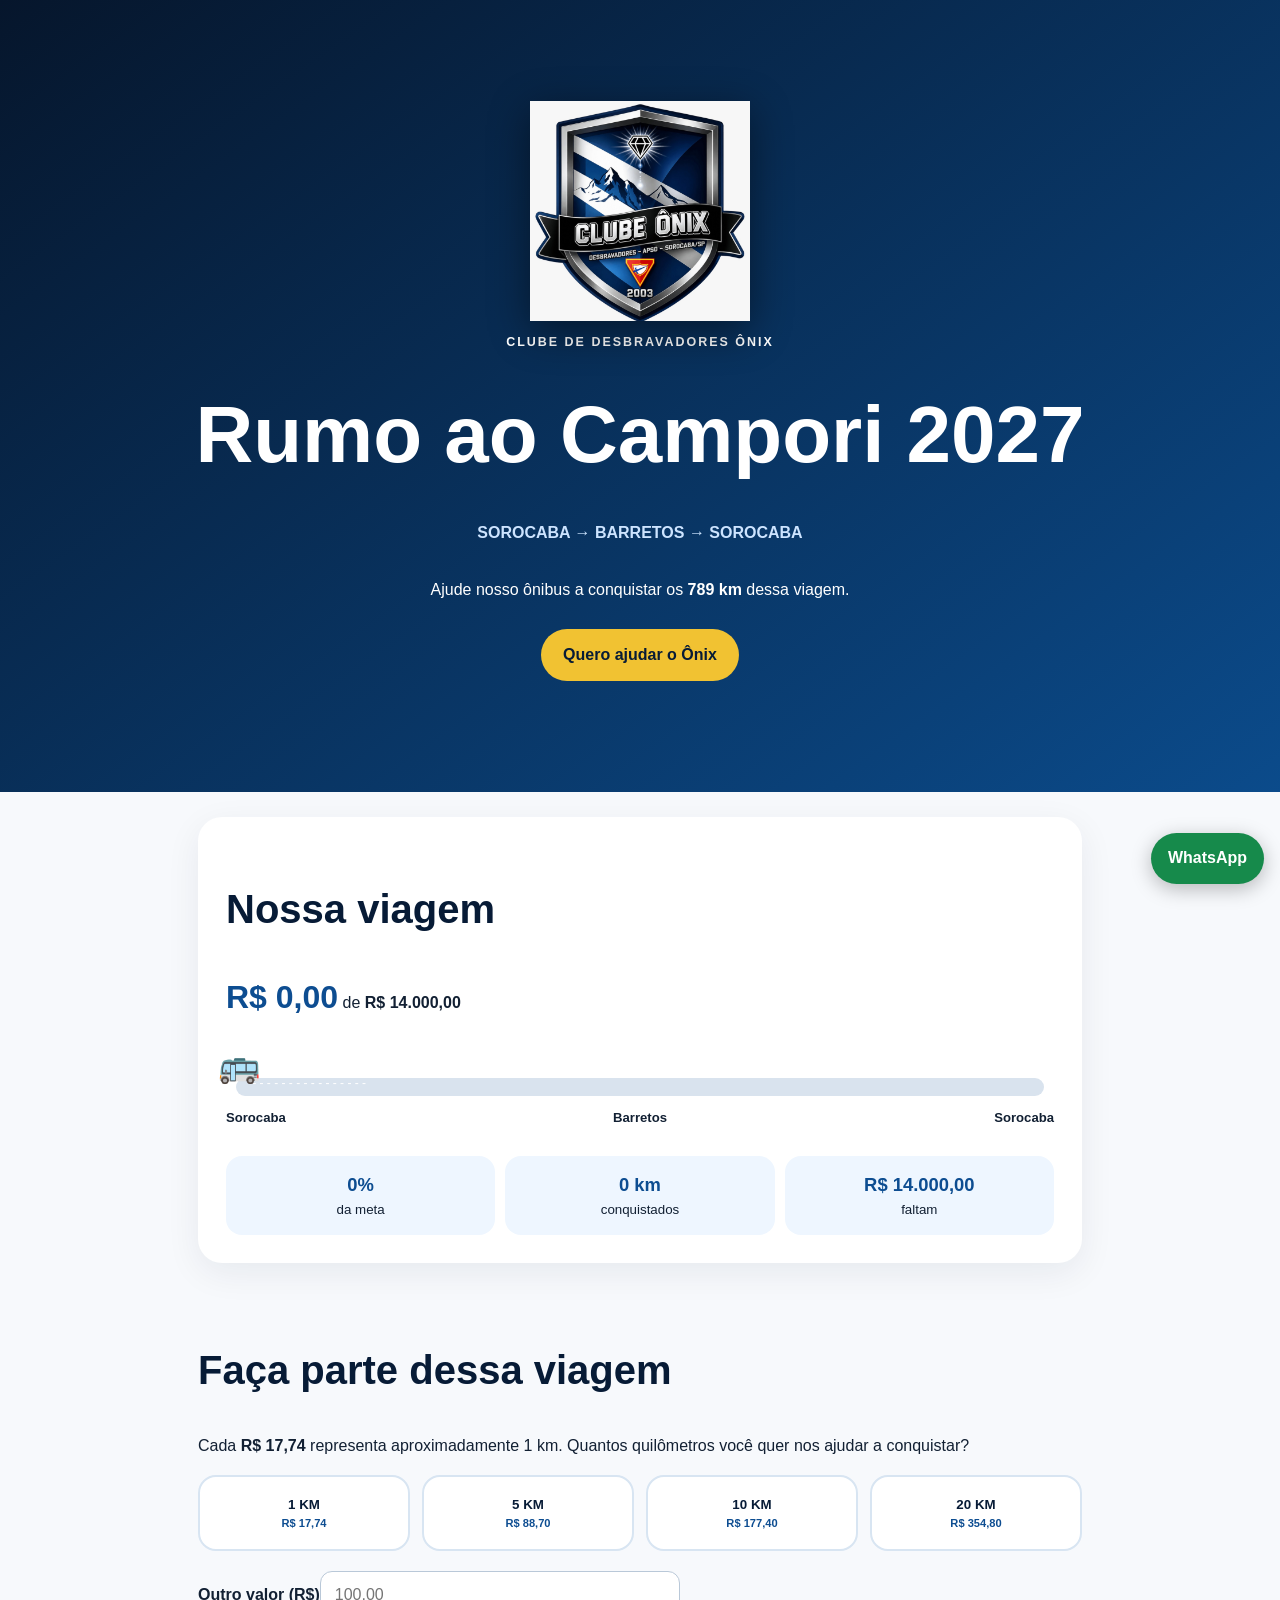
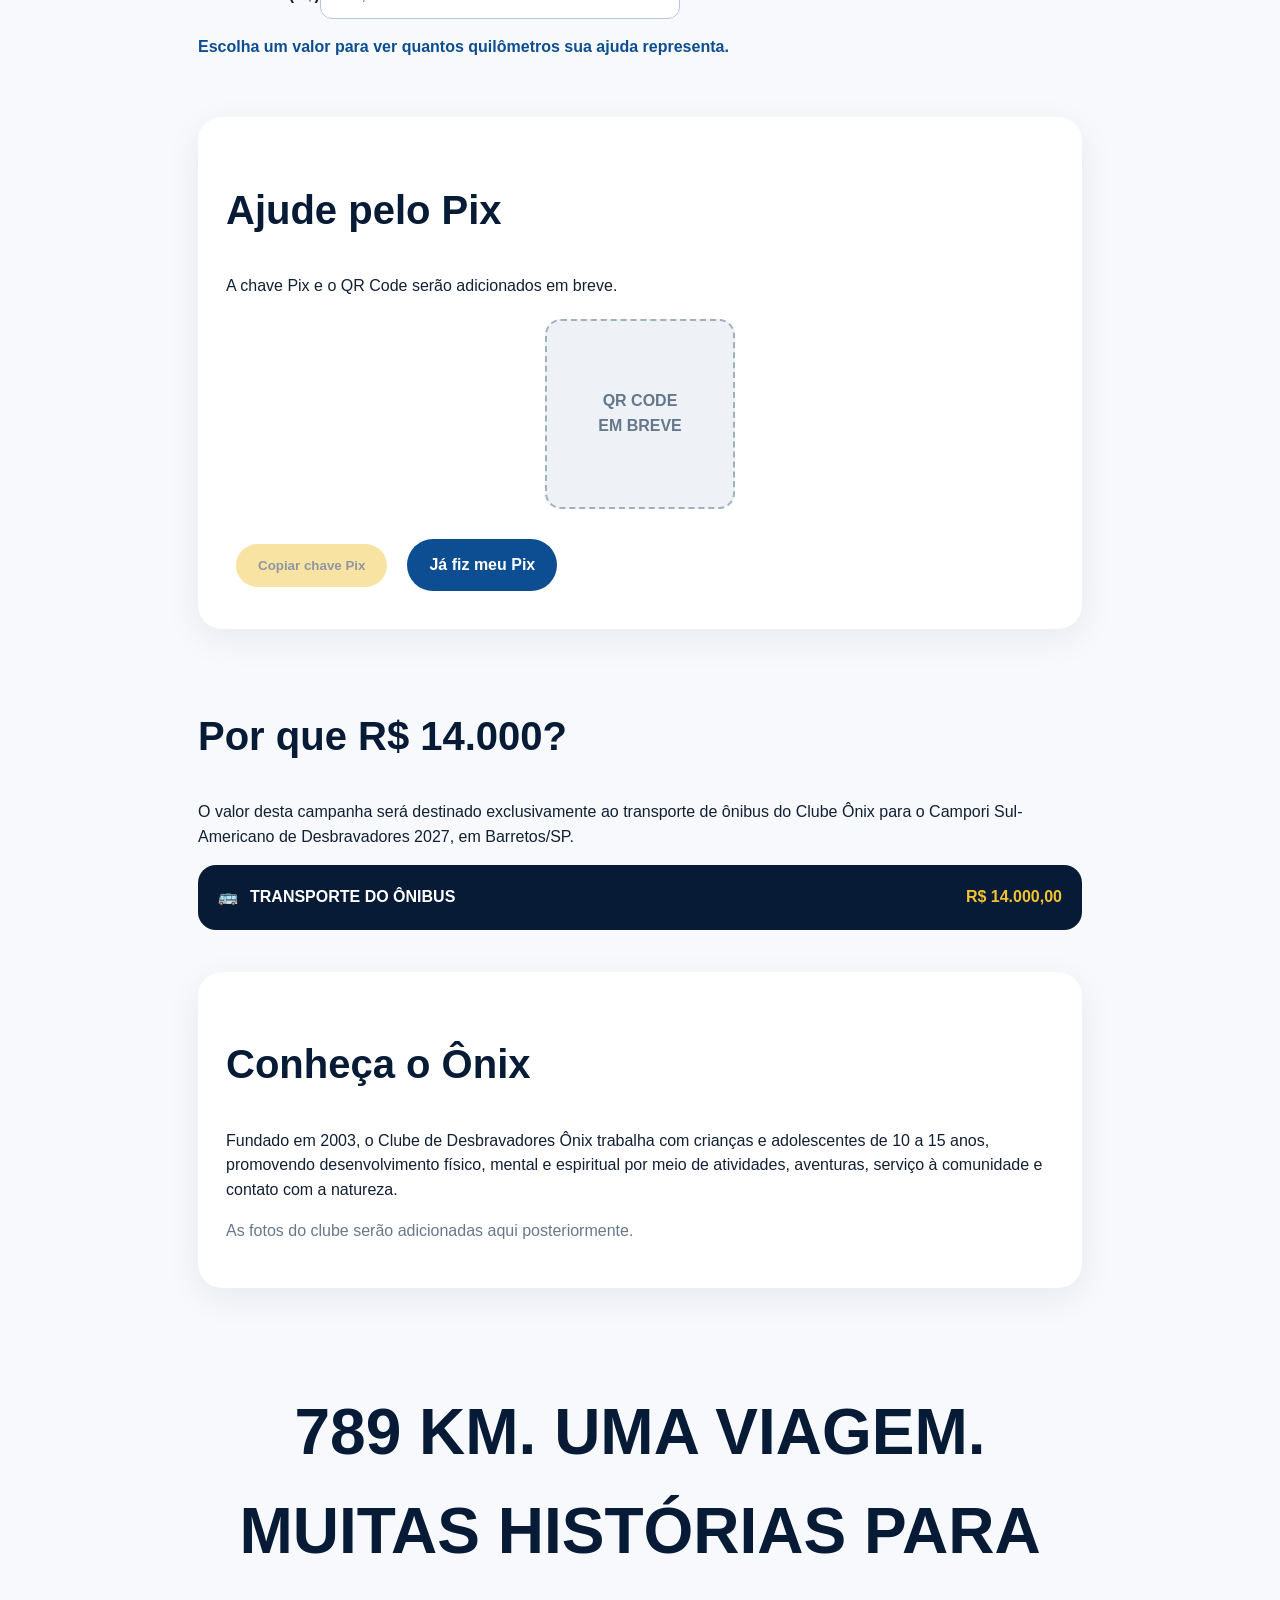
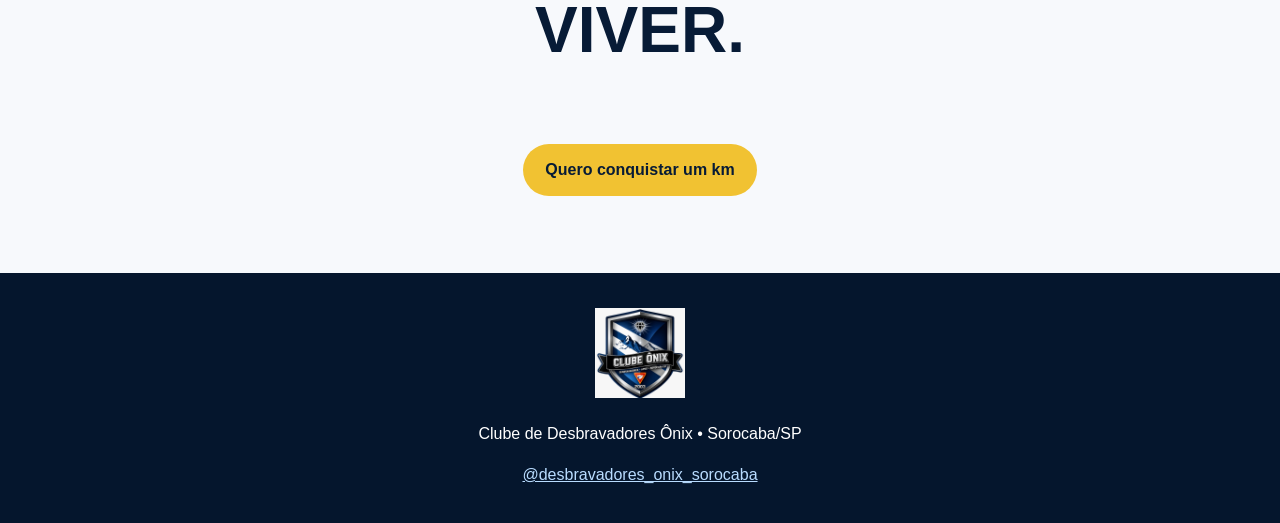
==== onix-site/index.html @ fe1534b1 "Add files via upload" ====
<!doctype html><html lang="pt-BR"><head><meta charset="utf-8"><meta name="viewport" content="width=device-width,initial-scale=1"><title>Ônix Rumo ao Campori 2027</title><meta name="description" content="Ajude o Clube de Desbravadores Ônix a conquistar os 789 km da viagem para o Campori 2027."><link rel="stylesheet" href="style.css"></head><body>
<header class="hero"><img src="assets/logo-onix.png" class="logo" alt="Logo Clube Ônix"><p class="eyebrow">CLUBE DE DESBRAVADORES ÔNIX</p><h1>Rumo ao Campori 2027</h1><p class="route">SOROCABA → BARRETOS → SOROCABA</p><p>Ajude nosso ônibus a conquistar os <strong>789 km</strong> dessa viagem.</p><a class="btn" href="#ajudar">Quero ajudar o Ônix</a></header>
<main><section class="card progress"><h2>Nossa viagem</h2><div class="money"><strong id="raised">R$ 0,00</strong><span> de <b>R$ 14.000,00</b></span></div><div class="track"><div id="fill"></div><span id="bus">🚌</span></div><div class="cities"><span>Sorocaba</span><span>Barretos</span><span>Sorocaba</span></div><div class="stats"><div><b id="pct">0%</b><small>da meta</small></div><div><b id="km">0 km</b><small>conquistados</small></div><div><b id="remaining">R$ 14.000,00</b><small>faltam</small></div></div></section>
<section id="ajudar"><h2>Faça parte dessa viagem</h2><p>Cada <strong>R$ 17,74</strong> representa aproximadamente 1 km. Quantos quilômetros você quer nos ajudar a conquistar?</p><div class="options"><button data-value="17.74">1 KM<small>R$ 17,74</small></button><button data-value="88.70">5 KM<small>R$ 88,70</small></button><button data-value="177.40">10 KM<small>R$ 177,40</small></button><button data-value="354.80">20 KM<small>R$ 354,80</small></button></div><label>Outro valor (R$)<input id="custom" type="number" min="1" step="0.01" placeholder="100,00"></label><p id="impact" class="impact">Escolha um valor para ver quantos quilômetros sua ajuda representa.</p></section>
<section class="card"><h2>Ajude pelo Pix</h2><p>A chave Pix e o QR Code serão adicionados em breve.</p><div class="placeholder">QR CODE<br>EM BREVE</div><button class="btn disabled" disabled>Copiar chave Pix</button><a class="btn secondary" id="proof" target="_blank">Já fiz meu Pix</a></section>
<section><h2>Por que R$ 14.000?</h2><p>O valor desta campanha será destinado exclusivamente ao transporte de ônibus do Clube Ônix para o Campori Sul-Americano de Desbravadores 2027, em Barretos/SP.</p><div class="goal">🚌 <strong>TRANSPORTE DO ÔNIBUS</strong><b>R$ 14.000,00</b></div></section>
<section class="card"><h2>Conheça o Ônix</h2><p>Fundado em 2003, o Clube de Desbravadores Ônix trabalha com crianças e adolescentes de 10 a 15 anos, promovendo desenvolvimento físico, mental e espiritual por meio de atividades, aventuras, serviço à comunidade e contato com a natureza.</p><p class="muted">As fotos do clube serão adicionadas aqui posteriormente.</p></section>
<section class="final"><h2>789 KM. UMA VIAGEM.<br>MUITAS HISTÓRIAS PARA VIVER.</h2><a class="btn" href="#ajudar">Quero conquistar um km</a></section></main>
<footer><img src="assets/logo-onix.png" alt="Logo Ônix"><p>Clube de Desbravadores Ônix • Sorocaba/SP</p><a href="https://instagram.com/desbravadores_onix_sorocaba" target="_blank">@desbravadores_onix_sorocaba</a></footer><a id="wa" class="wa" target="_blank" aria-label="WhatsApp">WhatsApp</a><script src="config.js"></script><script src="script.js"></script></body></html>
---- onix-site/style.css ----
:root{--navy:#071b36;--blue:#0d4d91;--light:#eef6ff;--gold:#f1c232;--text:#122033}*{box-sizing:border-box}html{scroll-behavior:smooth}body{margin:0;font-family:Arial,sans-serif;color:var(--text);background:#f7f9fc;line-height:1.55}.hero{min-height:88vh;text-align:center;padding:42px 20px;background:linear-gradient(145deg,#06162c,#0b4b8b);color:#fff;display:flex;flex-direction:column;align-items:center;justify-content:center}.logo{width:min(220px,55vw);filter:drop-shadow(0 10px 20px #0007)}.eyebrow{font-weight:800;letter-spacing:2px;font-size:.78rem}.hero h1{font-size:clamp(2.3rem,8vw,5rem);margin:.1em 0}.route{color:#cde4ff;font-weight:800}.btn{display:inline-block;border:0;border-radius:999px;padding:14px 22px;margin:10px;background:var(--gold);color:#071b36;text-decoration:none;font-weight:900;cursor:pointer}.secondary{background:var(--blue);color:#fff}.disabled{opacity:.45}main{max-width:920px;margin:auto;padding:25px 18px}section{padding:42px 0}h2{font-size:clamp(1.7rem,5vw,2.5rem);color:var(--navy)}.card{background:#fff;border-radius:24px;padding:28px;box-shadow:0 10px 35px #071b3612}.money strong{font-size:2rem;color:var(--blue)}.track{height:18px;background:#d9e3ee;border-radius:20px;position:relative;margin:55px 10px 12px}.track:before{content:'- - - - - - - - - - - - - - - -';position:absolute;top:-4px;left:2%;right:2%;overflow:hidden;white-space:nowrap;color:#fff;font-size:12px}.track #fill{height:100%;width:0;background:linear-gradient(90deg,#1c6fbd,#f1c232);border-radius:20px;transition:width 1s}.track #bus{position:absolute;top:-39px;left:-18px;font-size:34px;transition:left 1s}.cities{display:flex;justify-content:space-between;font-weight:bold;font-size:.82rem}.stats{display:grid;grid-template-columns:repeat(3,1fr);gap:10px;margin-top:28px}.stats div{text-align:center;background:var(--light);padding:15px 6px;border-radius:16px}.stats b,.stats small{display:block}.stats b{color:var(--blue);font-size:1.15rem}.options{display:grid;grid-template-columns:repeat(4,1fr);gap:12px}.options button{padding:20px 8px;border:2px solid #d8e5f2;background:#fff;border-radius:18px;font-weight:900;color:var(--navy);cursor:pointer}.options small{display:block;margin-top:5px;color:var(--blue)}label{display:block;margin-top:20px;font-weight:bold}input{width:100%;max-width:360px;padding:14px;border:1px solid #b9c8d8;border-radius:12px;font-size:1rem}.impact{font-weight:bold;color:var(--blue)}.placeholder{width:190px;height:190px;display:grid;place-items:center;text-align:center;background:#eef2f6;border:2px dashed #9fb0c1;border-radius:16px;margin:20px auto;color:#65778a;font-weight:bold}.goal{display:flex;gap:12px;align-items:center;flex-wrap:wrap;background:var(--navy);color:#fff;padding:20px;border-radius:18px}.goal b{margin-left:auto;color:var(--gold)}.muted{color:#68788a}.final{text-align:center}.final h2{font-size:clamp(2rem,7vw,4rem)}footer{text-align:center;background:#05162d;color:#fff;padding:35px 20px}footer img{width:90px}footer a{color:#b9dcff}.wa{position:fixed;right:16px;bottom:16px;background:#168a4b;color:#fff;text-decoration:none;padding:13px 17px;border-radius:999px;font-weight:bold;box-shadow:0 5px 20px #0004}@media(max-width:650px){.options{grid-template-columns:repeat(2,1fr)}.stats{grid-template-columns:1fr}.card{padding:20px}.goal b{width:100%;margin-left:0}}
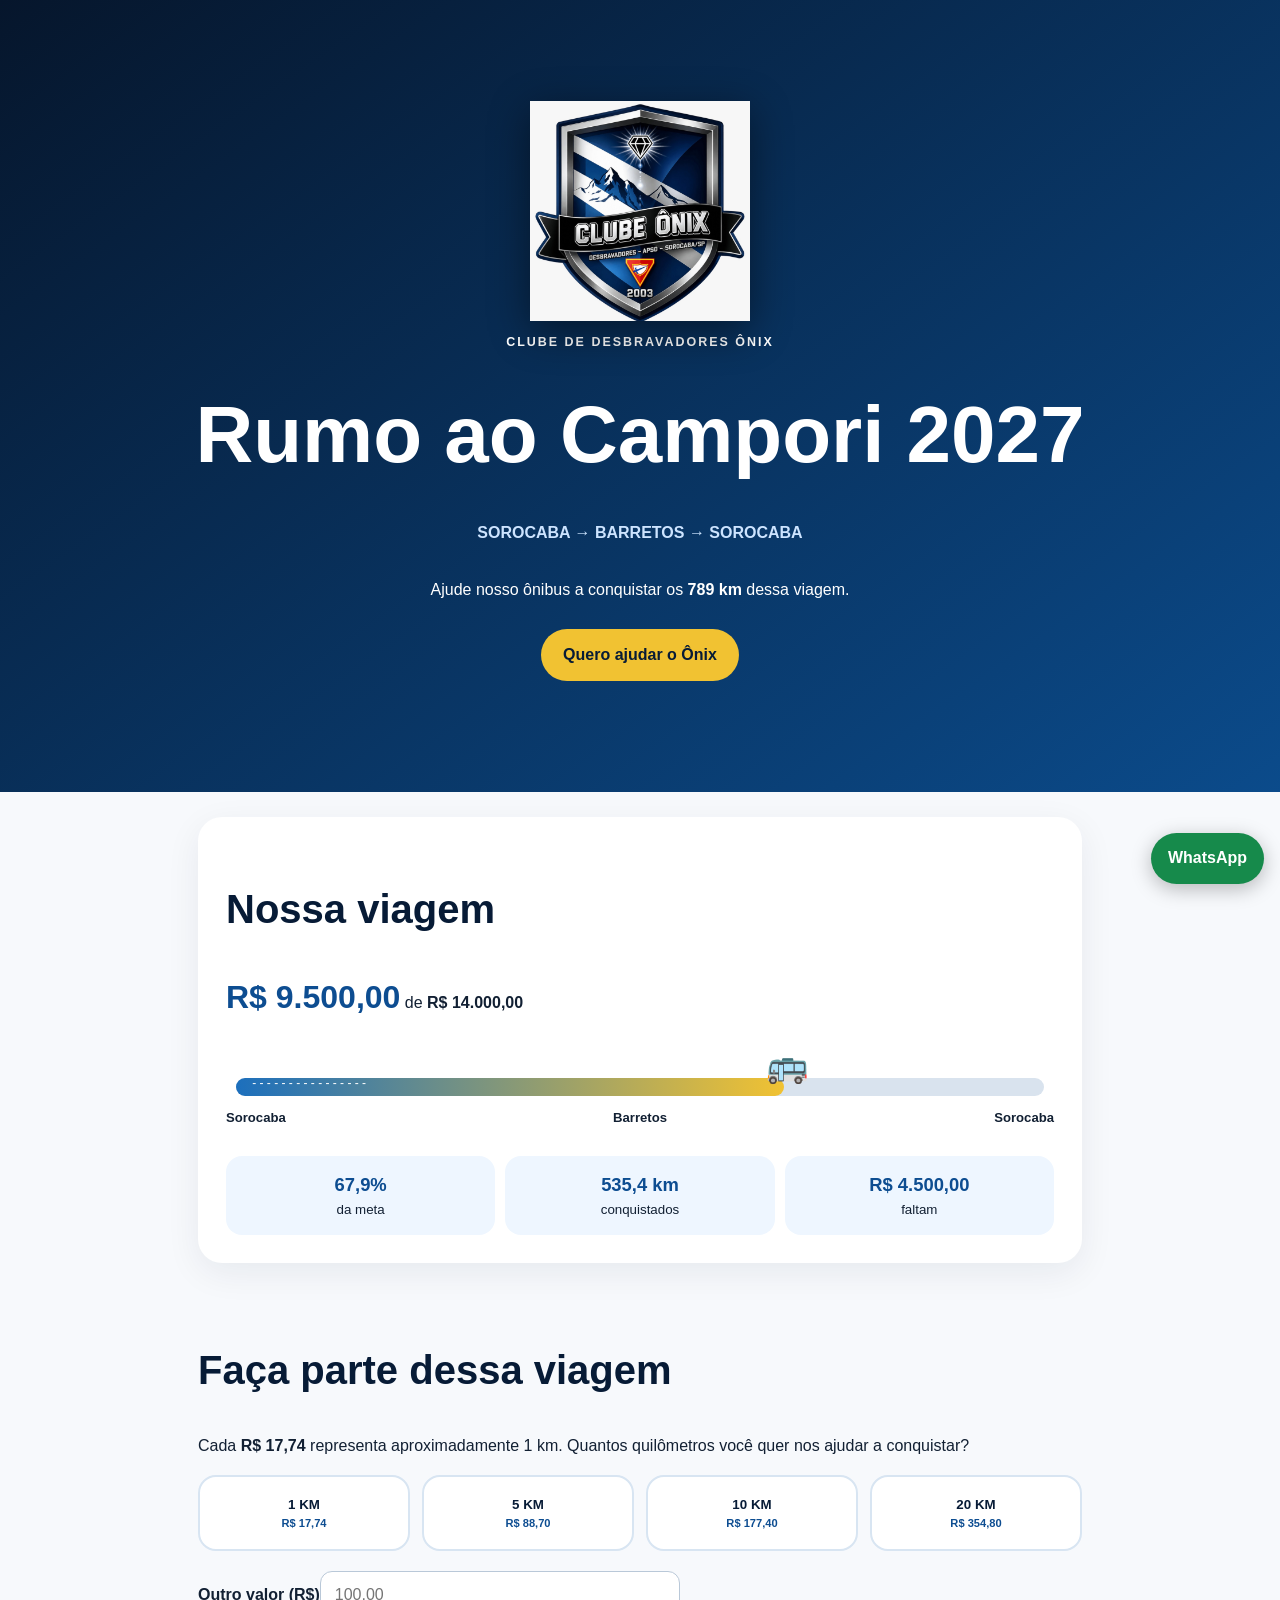
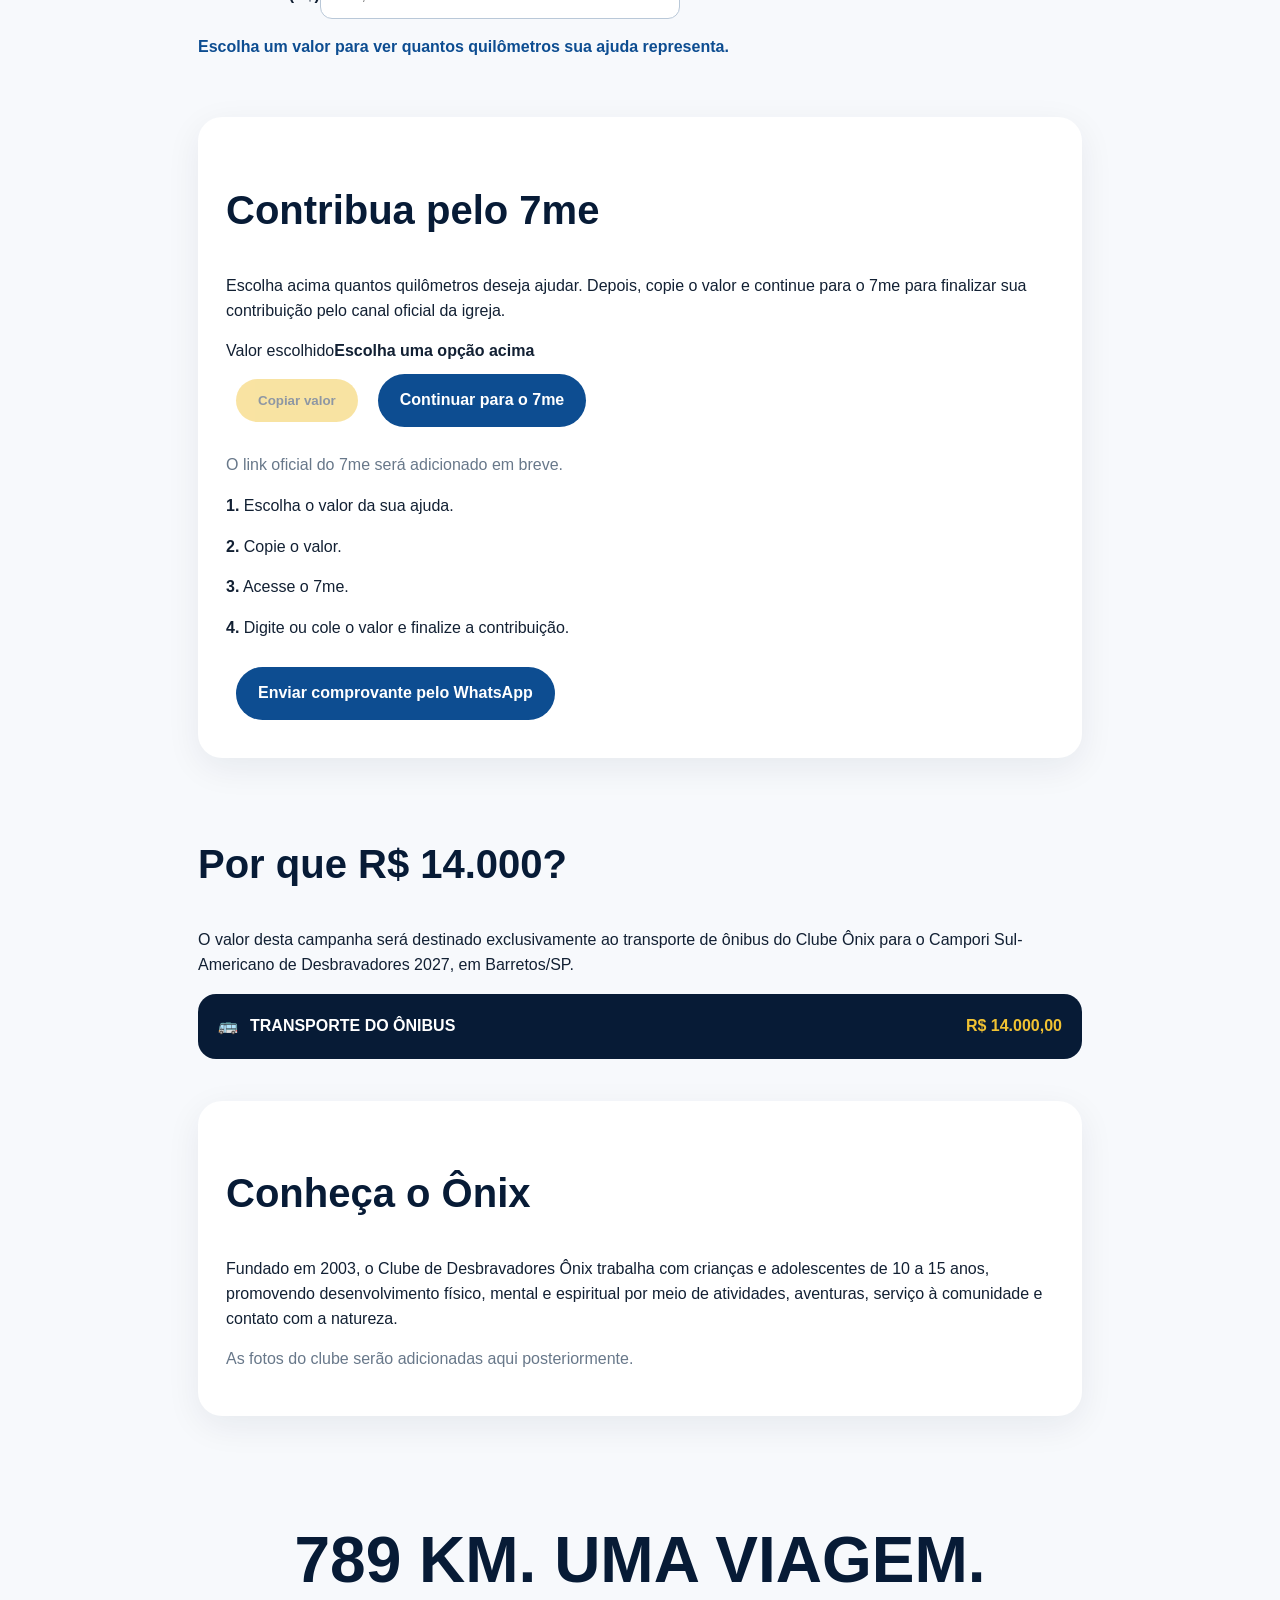
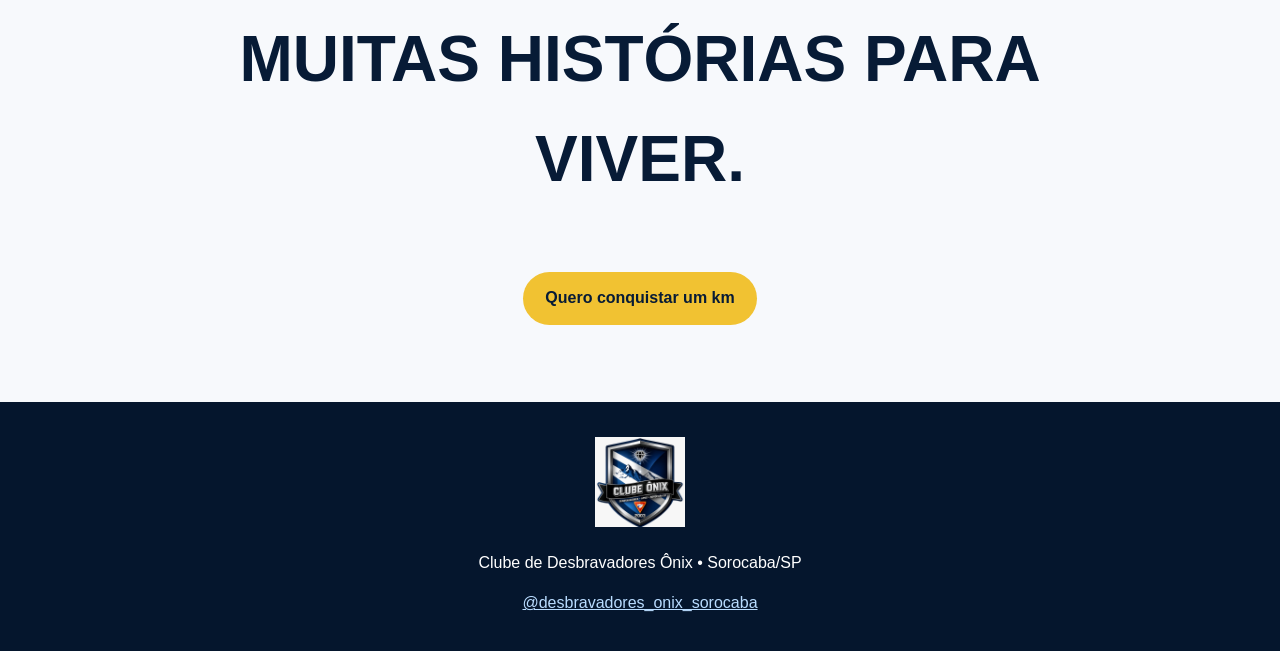
==== commit 95b3bf4f: "Update index.html" ====
--- a/onix-site/index.html
+++ b/onix-site/index.html
@@ -2,7 +2,7 @@
 <header class="hero"><img src="assets/logo-onix.png" class="logo" alt="Logo Clube Ônix"><p class="eyebrow">CLUBE DE DESBRAVADORES ÔNIX</p><h1>Rumo ao Campori 2027</h1><p class="route">SOROCABA → BARRETOS → SOROCABA</p><p>Ajude nosso ônibus a conquistar os <strong>789 km</strong> dessa viagem.</p><a class="btn" href="#ajudar">Quero ajudar o Ônix</a></header>
 <main><section class="card progress"><h2>Nossa viagem</h2><div class="money"><strong id="raised">R$ 0,00</strong><span> de <b>R$ 14.000,00</b></span></div><div class="track"><div id="fill"></div><span id="bus">🚌</span></div><div class="cities"><span>Sorocaba</span><span>Barretos</span><span>Sorocaba</span></div><div class="stats"><div><b id="pct">0%</b><small>da meta</small></div><div><b id="km">0 km</b><small>conquistados</small></div><div><b id="remaining">R$ 14.000,00</b><small>faltam</small></div></div></section>
 <section id="ajudar"><h2>Faça parte dessa viagem</h2><p>Cada <strong>R$ 17,74</strong> representa aproximadamente 1 km. Quantos quilômetros você quer nos ajudar a conquistar?</p><div class="options"><button data-value="17.74">1 KM<small>R$ 17,74</small></button><button data-value="88.70">5 KM<small>R$ 88,70</small></button><button data-value="177.40">10 KM<small>R$ 177,40</small></button><button data-value="354.80">20 KM<small>R$ 354,80</small></button></div><label>Outro valor (R$)<input id="custom" type="number" min="1" step="0.01" placeholder="100,00"></label><p id="impact" class="impact">Escolha um valor para ver quantos quilômetros sua ajuda representa.</p></section>
-<section class="card"><h2>Ajude pelo Pix</h2><p>A chave Pix e o QR Code serão adicionados em breve.</p><div class="placeholder">QR CODE<br>EM BREVE</div><button class="btn disabled" disabled>Copiar chave Pix</button><a class="btn secondary" id="proof" target="_blank">Já fiz meu Pix</a></section>
+<section class="card contribution"><h2>Contribua pelo 7me</h2><p>Escolha acima quantos quilômetros deseja ajudar. Depois, copie o valor e continue para o 7me para finalizar sua contribuição pelo canal oficial da igreja.</p><div id="selectedContribution" class="selected-contribution"><span>Valor escolhido</span><strong id="selectedValue">Escolha uma opção acima</strong></div><button class="btn disabled" id="copyValue" disabled>Copiar valor</button><a class="btn secondary disabled-link" id="go7me" href="#" aria-disabled="true">Continuar para o 7me</a><p id="sevenMeNotice" class="muted">O link oficial do 7me será adicionado em breve.</p><div class="steps"><p><b>1.</b> Escolha o valor da sua ajuda.</p><p><b>2.</b> Copie o valor.</p><p><b>3.</b> Acesse o 7me.</p><p><b>4.</b> Digite ou cole o valor e finalize a contribuição.</p></div><a class="btn secondary" id="proof" target="_blank">Enviar comprovante pelo WhatsApp</a></section>
 <section><h2>Por que R$ 14.000?</h2><p>O valor desta campanha será destinado exclusivamente ao transporte de ônibus do Clube Ônix para o Campori Sul-Americano de Desbravadores 2027, em Barretos/SP.</p><div class="goal">🚌 <strong>TRANSPORTE DO ÔNIBUS</strong><b>R$ 14.000,00</b></div></section>
 <section class="card"><h2>Conheça o Ônix</h2><p>Fundado em 2003, o Clube de Desbravadores Ônix trabalha com crianças e adolescentes de 10 a 15 anos, promovendo desenvolvimento físico, mental e espiritual por meio de atividades, aventuras, serviço à comunidade e contato com a natureza.</p><p class="muted">As fotos do clube serão adicionadas aqui posteriormente.</p></section>
 <section class="final"><h2>789 KM. UMA VIAGEM.<br>MUITAS HISTÓRIAS PARA VIVER.</h2><a class="btn" href="#ajudar">Quero conquistar um km</a></section></main>
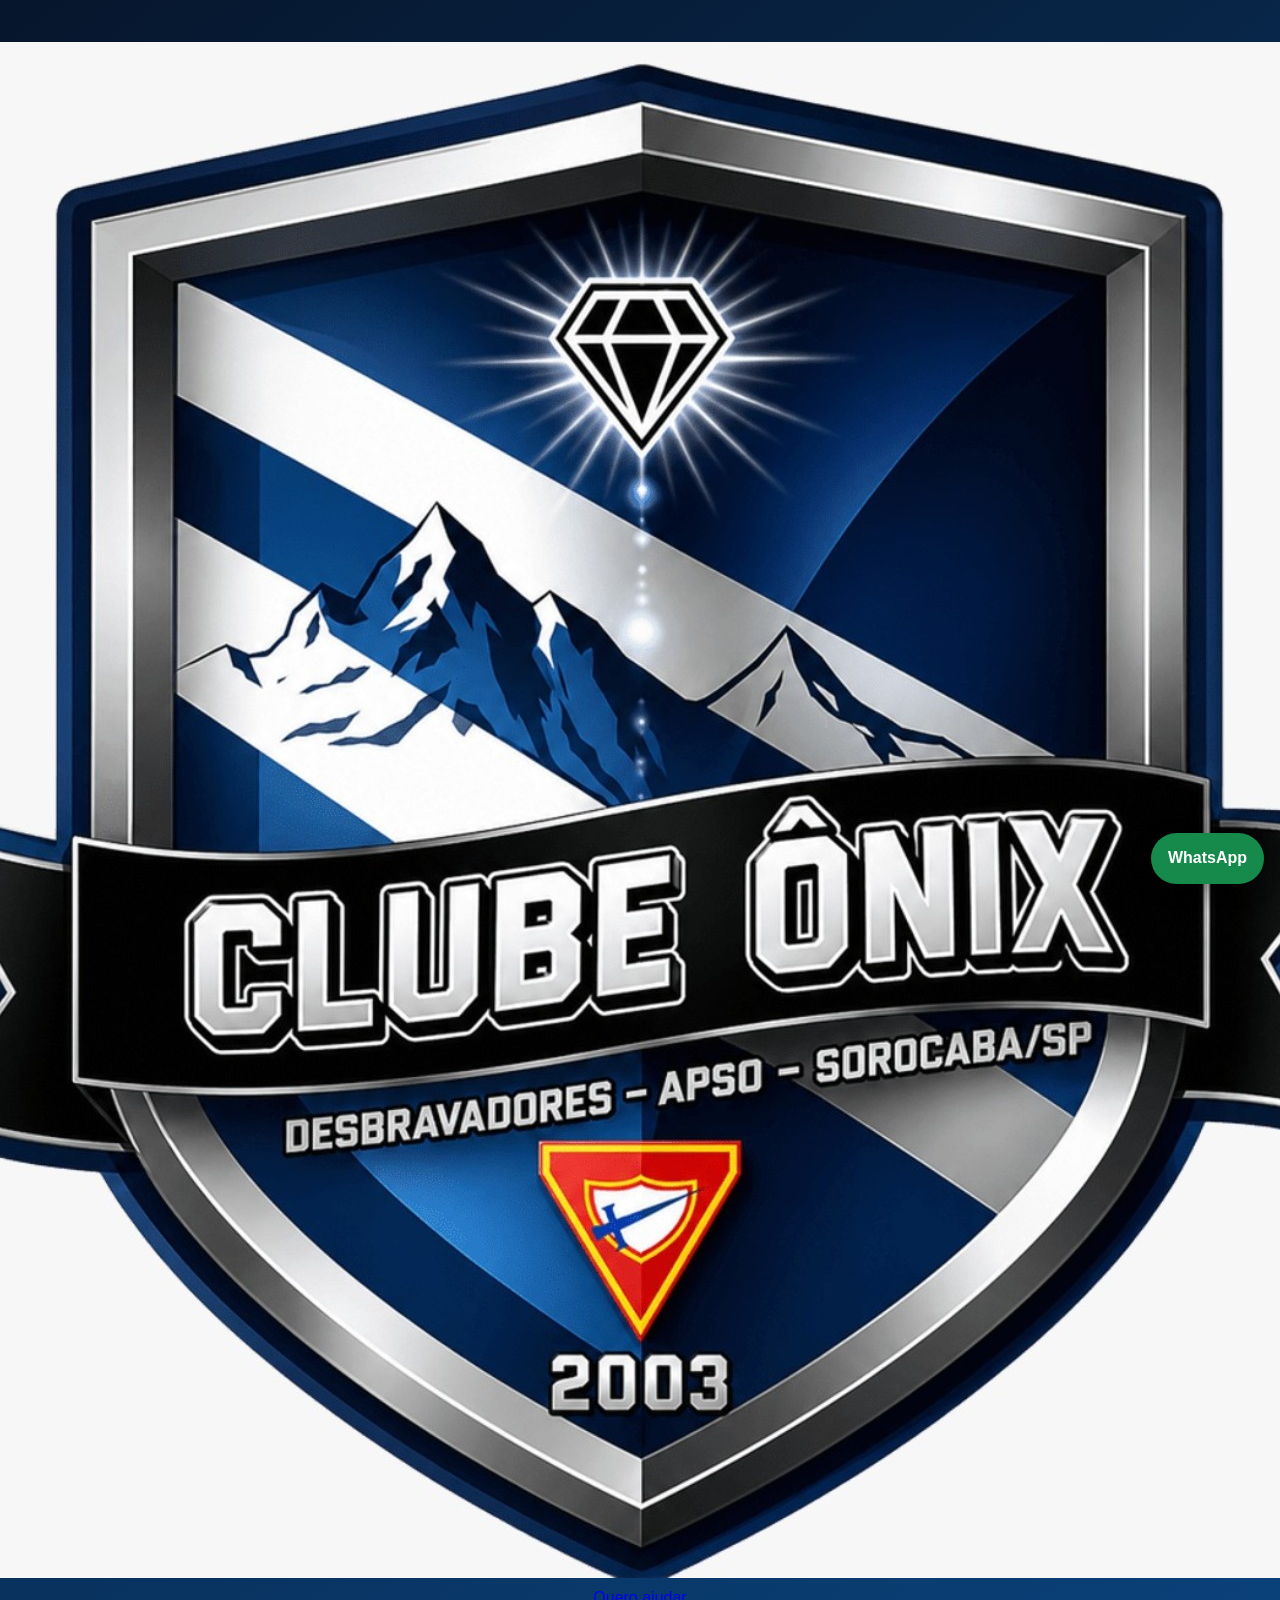
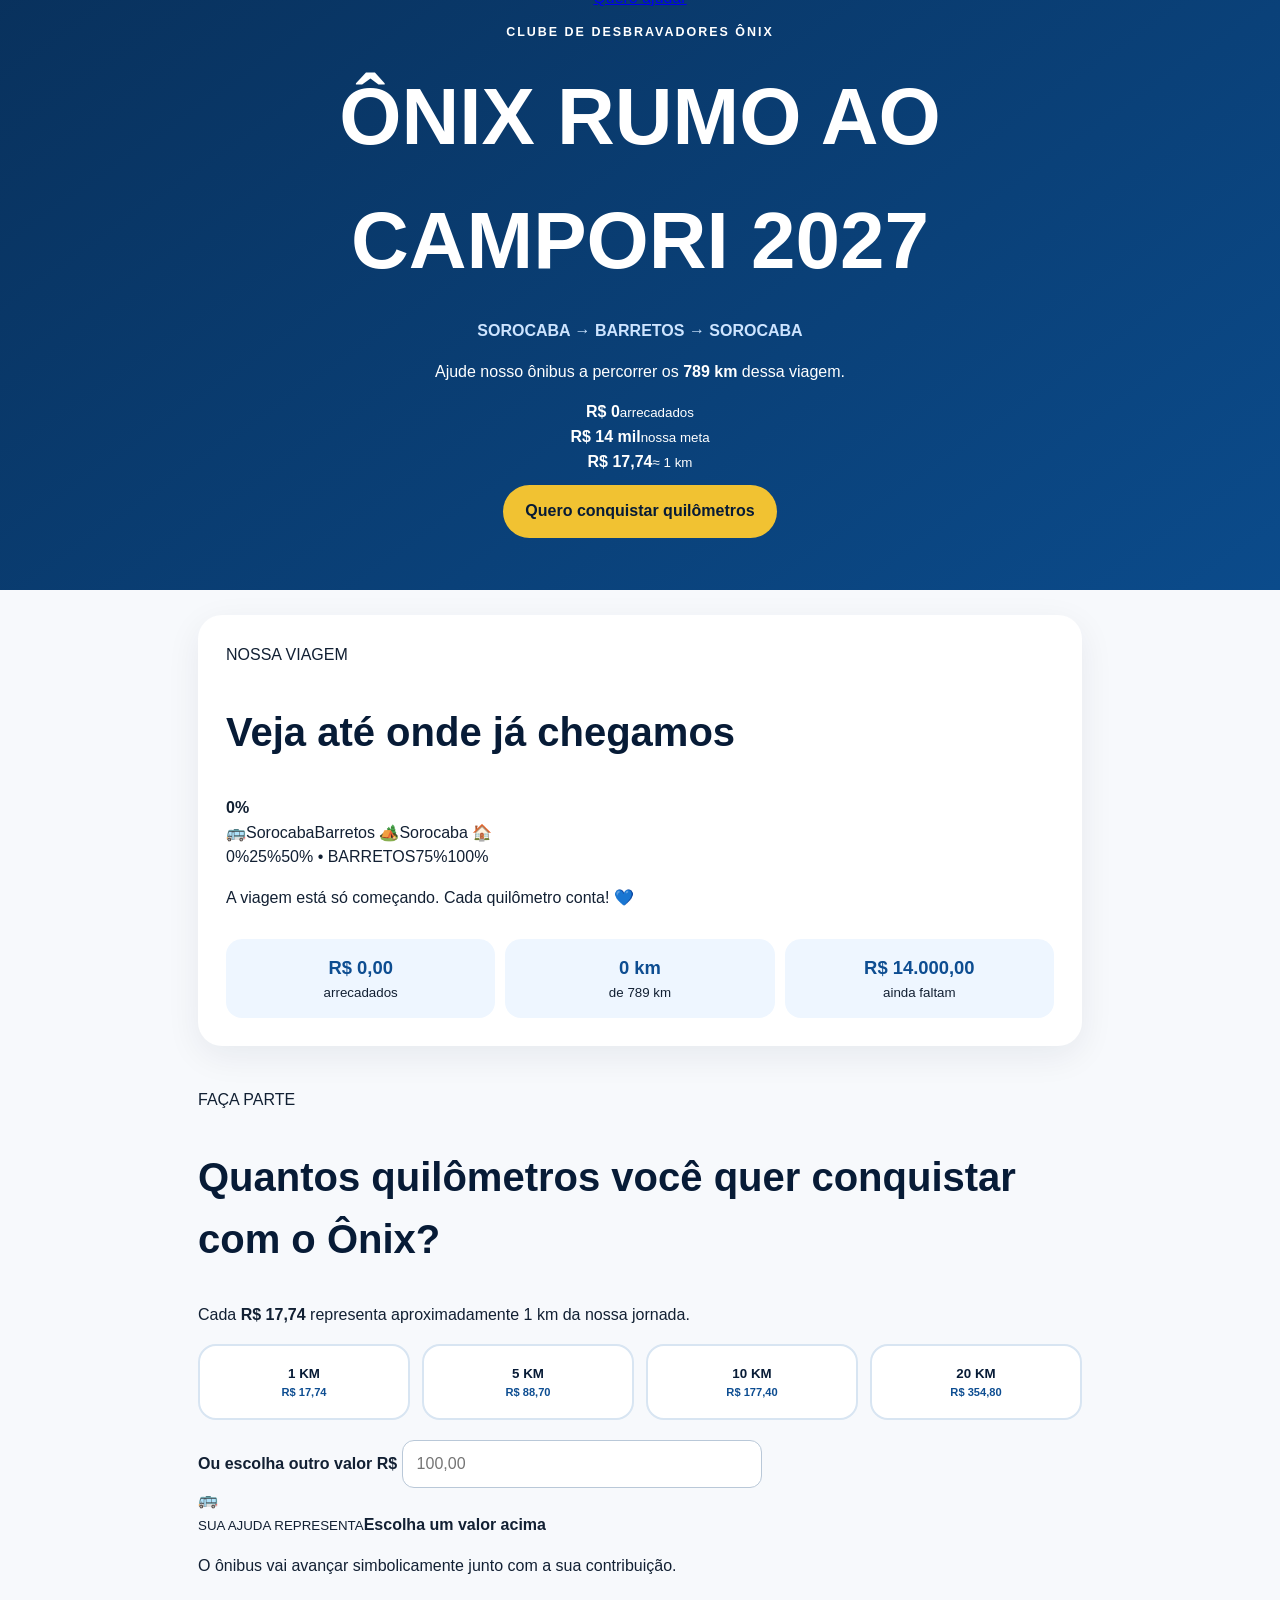
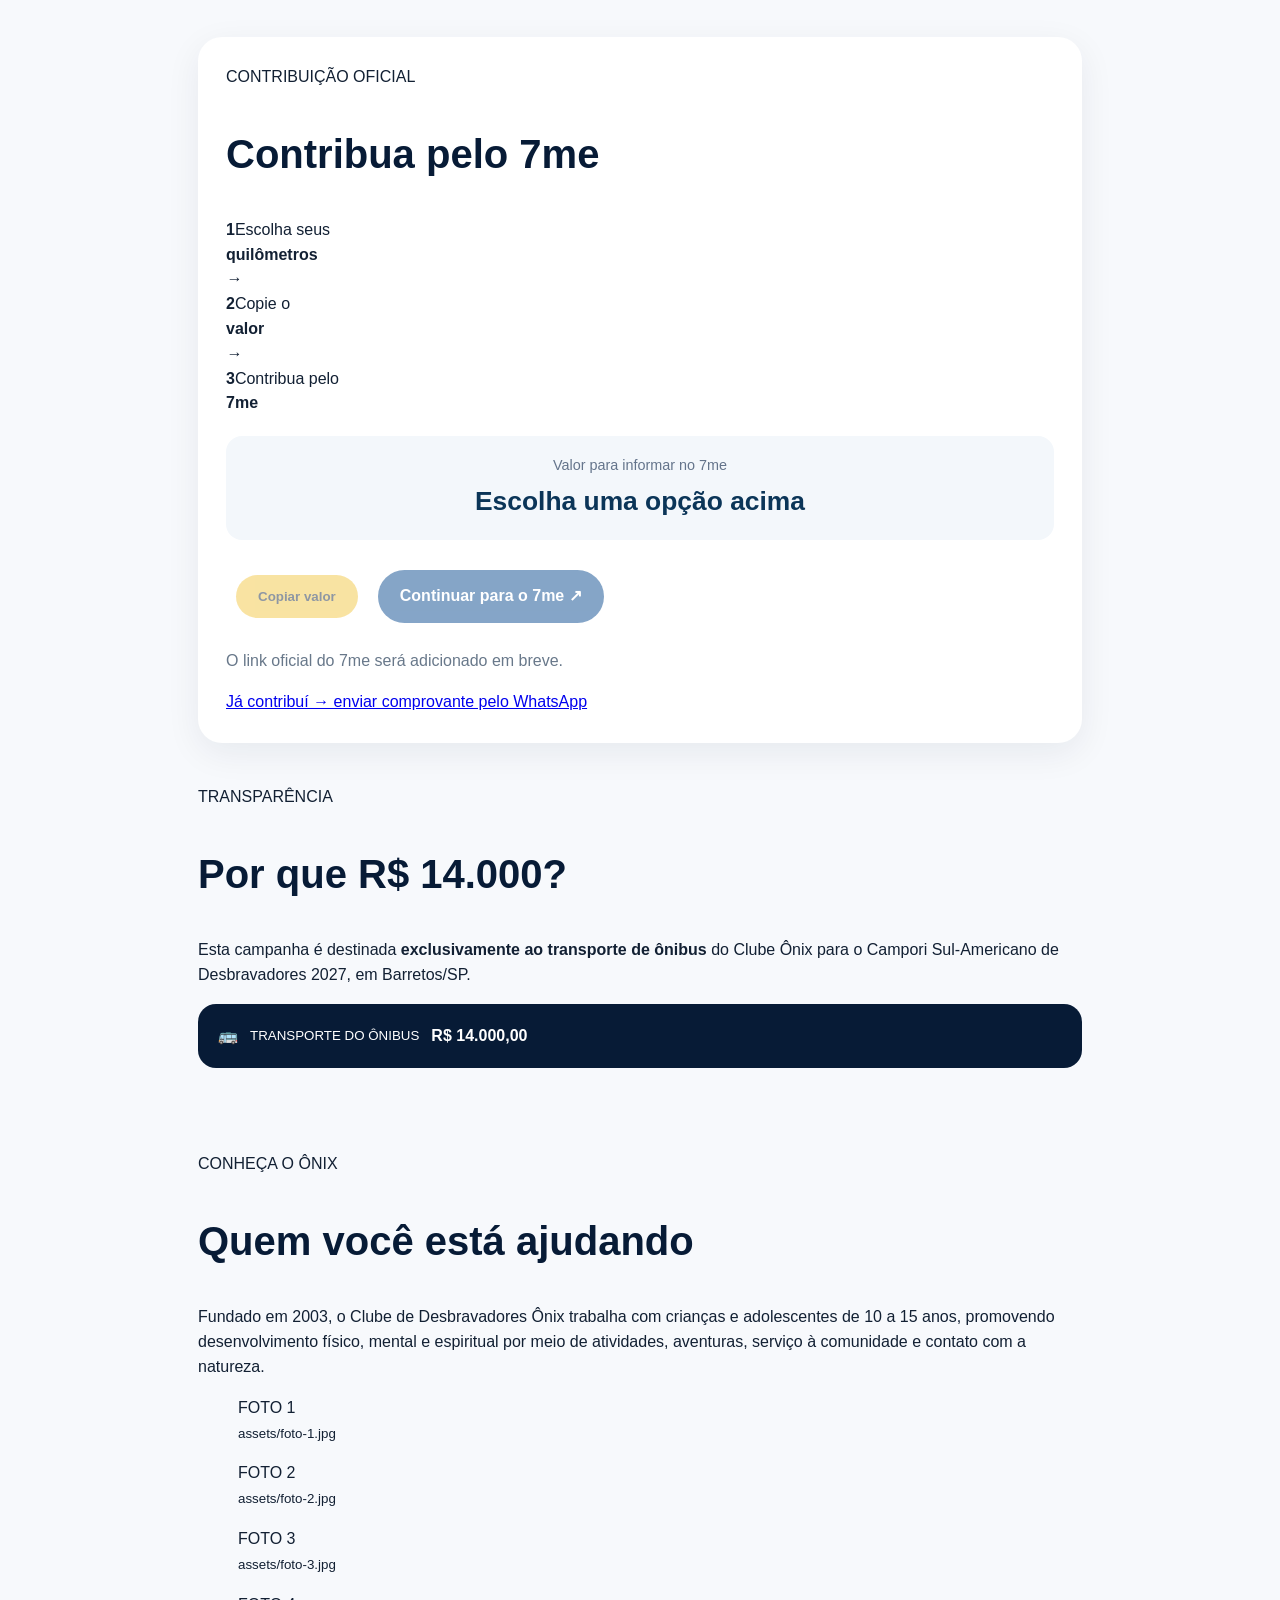
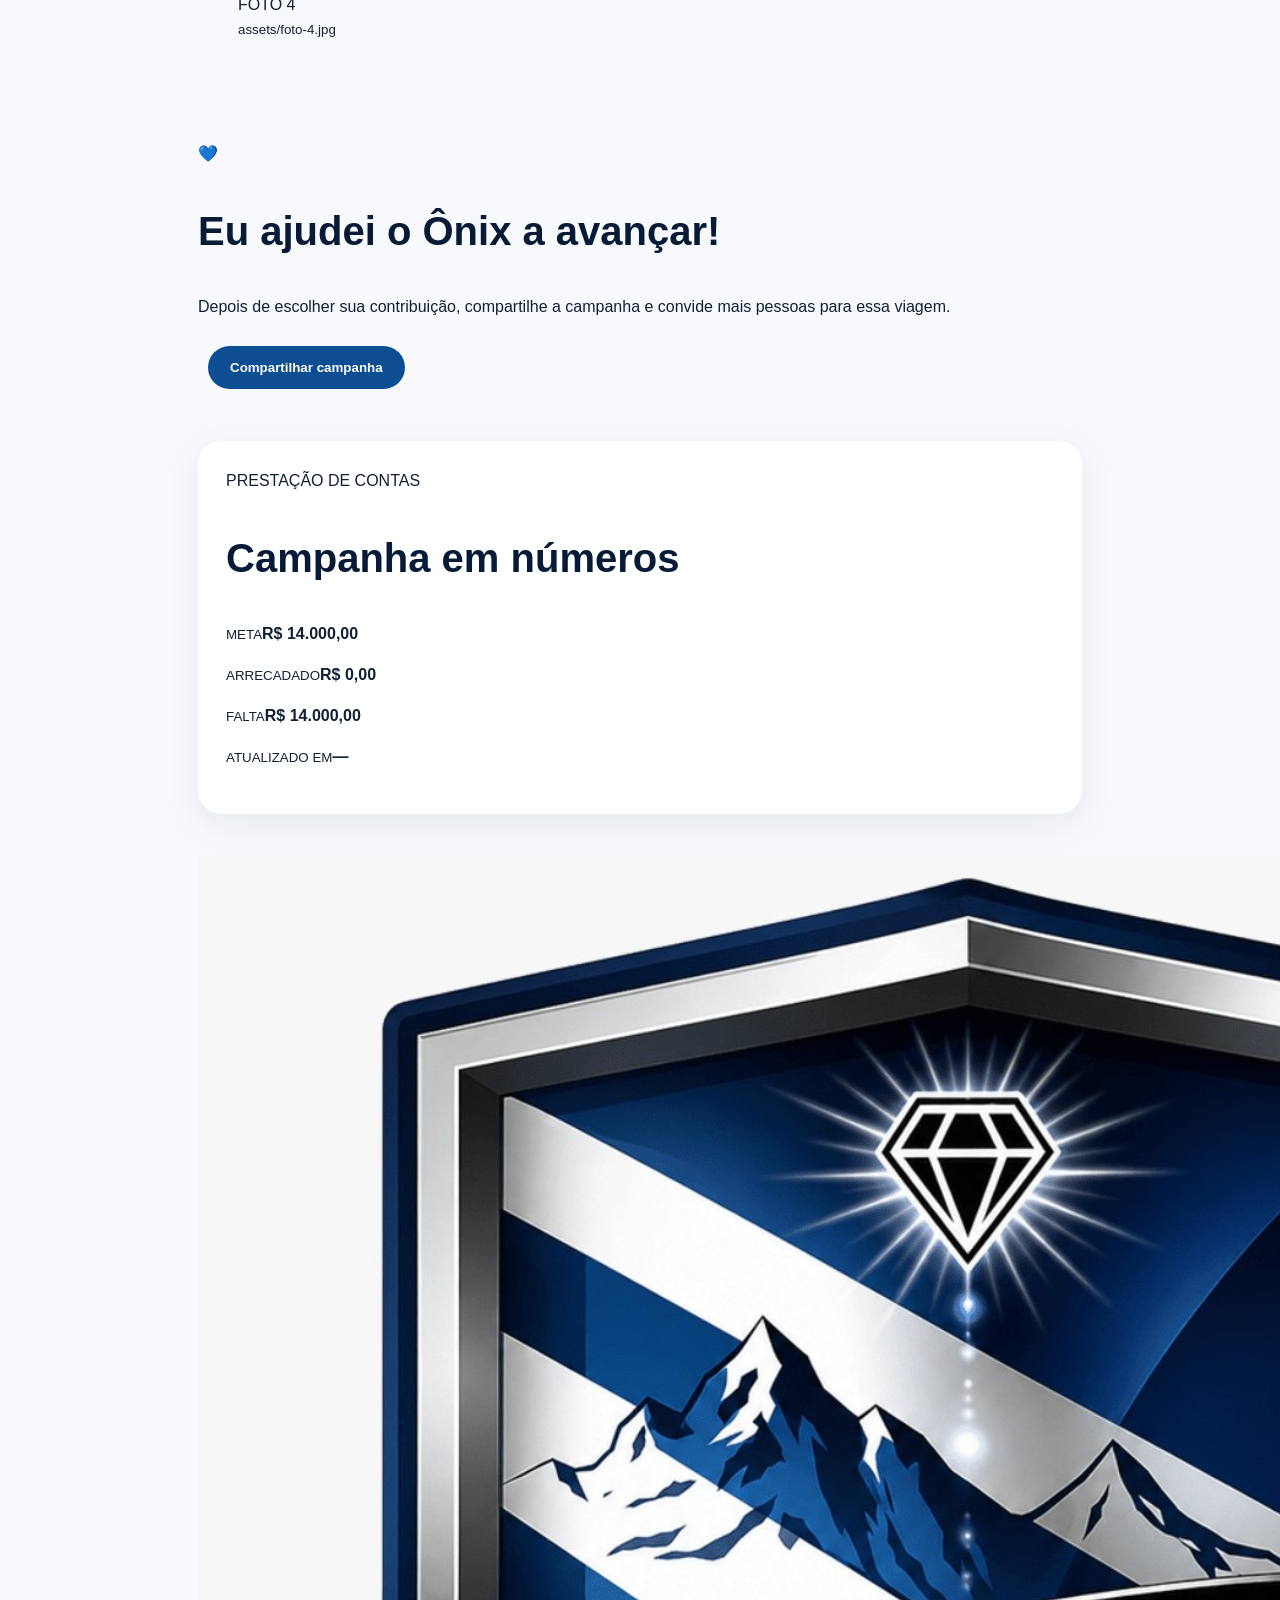
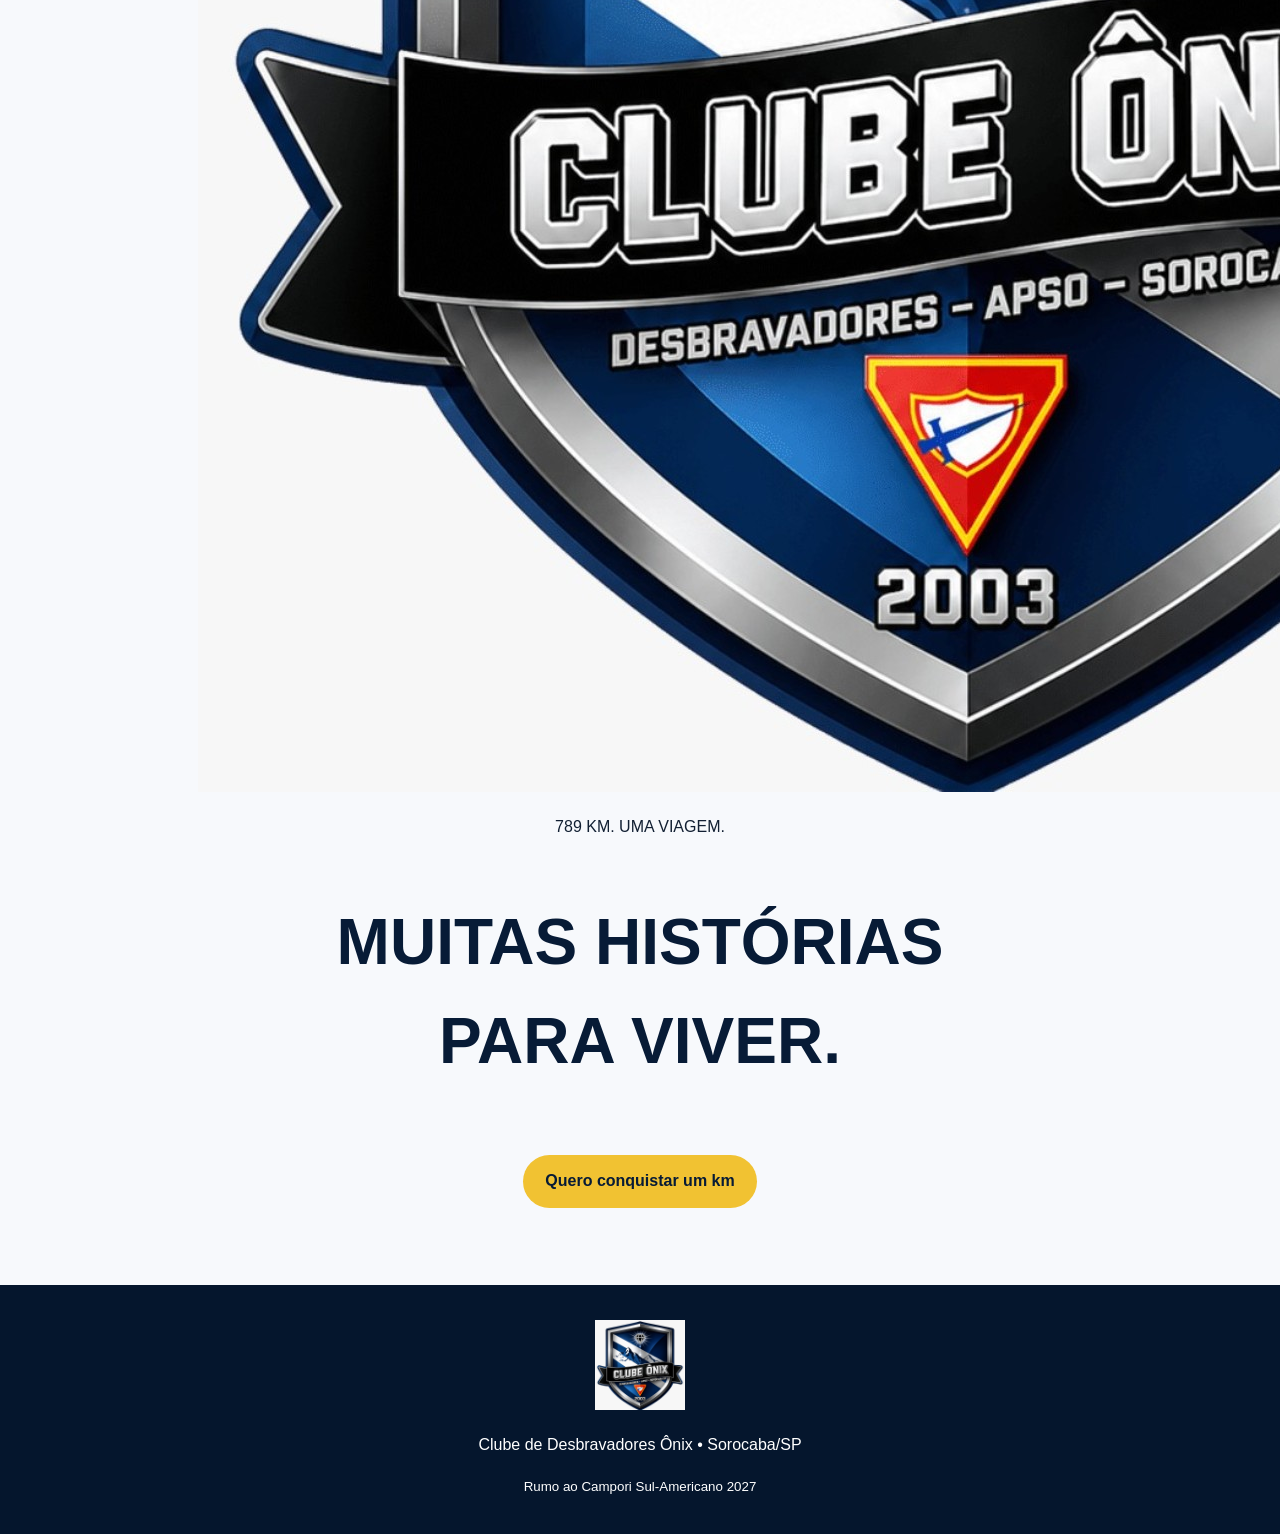
==== commit 8685f03f: "Update index.html" ====
--- a/onix-site/index.html
+++ b/onix-site/index.html
@@ -1,9 +1,50 @@
-<!doctype html><html lang="pt-BR"><head><meta charset="utf-8"><meta name="viewport" content="width=device-width,initial-scale=1"><title>Ônix Rumo ao Campori 2027</title><meta name="description" content="Ajude o Clube de Desbravadores Ônix a conquistar os 789 km da viagem para o Campori 2027."><link rel="stylesheet" href="style.css"></head><body>
-<header class="hero"><img src="assets/logo-onix.png" class="logo" alt="Logo Clube Ônix"><p class="eyebrow">CLUBE DE DESBRAVADORES ÔNIX</p><h1>Rumo ao Campori 2027</h1><p class="route">SOROCABA → BARRETOS → SOROCABA</p><p>Ajude nosso ônibus a conquistar os <strong>789 km</strong> dessa viagem.</p><a class="btn" href="#ajudar">Quero ajudar o Ônix</a></header>
-<main><section class="card progress"><h2>Nossa viagem</h2><div class="money"><strong id="raised">R$ 0,00</strong><span> de <b>R$ 14.000,00</b></span></div><div class="track"><div id="fill"></div><span id="bus">🚌</span></div><div class="cities"><span>Sorocaba</span><span>Barretos</span><span>Sorocaba</span></div><div class="stats"><div><b id="pct">0%</b><small>da meta</small></div><div><b id="km">0 km</b><small>conquistados</small></div><div><b id="remaining">R$ 14.000,00</b><small>faltam</small></div></div></section>
-<section id="ajudar"><h2>Faça parte dessa viagem</h2><p>Cada <strong>R$ 17,74</strong> representa aproximadamente 1 km. Quantos quilômetros você quer nos ajudar a conquistar?</p><div class="options"><button data-value="17.74">1 KM<small>R$ 17,74</small></button><button data-value="88.70">5 KM<small>R$ 88,70</small></button><button data-value="177.40">10 KM<small>R$ 177,40</small></button><button data-value="354.80">20 KM<small>R$ 354,80</small></button></div><label>Outro valor (R$)<input id="custom" type="number" min="1" step="0.01" placeholder="100,00"></label><p id="impact" class="impact">Escolha um valor para ver quantos quilômetros sua ajuda representa.</p></section>
-<section class="card contribution"><h2>Contribua pelo 7me</h2><p>Escolha acima quantos quilômetros deseja ajudar. Depois, copie o valor e continue para o 7me para finalizar sua contribuição pelo canal oficial da igreja.</p><div id="selectedContribution" class="selected-contribution"><span>Valor escolhido</span><strong id="selectedValue">Escolha uma opção acima</strong></div><button class="btn disabled" id="copyValue" disabled>Copiar valor</button><a class="btn secondary disabled-link" id="go7me" href="#" aria-disabled="true">Continuar para o 7me</a><p id="sevenMeNotice" class="muted">O link oficial do 7me será adicionado em breve.</p><div class="steps"><p><b>1.</b> Escolha o valor da sua ajuda.</p><p><b>2.</b> Copie o valor.</p><p><b>3.</b> Acesse o 7me.</p><p><b>4.</b> Digite ou cole o valor e finalize a contribuição.</p></div><a class="btn secondary" id="proof" target="_blank">Enviar comprovante pelo WhatsApp</a></section>
-<section><h2>Por que R$ 14.000?</h2><p>O valor desta campanha será destinado exclusivamente ao transporte de ônibus do Clube Ônix para o Campori Sul-Americano de Desbravadores 2027, em Barretos/SP.</p><div class="goal">🚌 <strong>TRANSPORTE DO ÔNIBUS</strong><b>R$ 14.000,00</b></div></section>
-<section class="card"><h2>Conheça o Ônix</h2><p>Fundado em 2003, o Clube de Desbravadores Ônix trabalha com crianças e adolescentes de 10 a 15 anos, promovendo desenvolvimento físico, mental e espiritual por meio de atividades, aventuras, serviço à comunidade e contato com a natureza.</p><p class="muted">As fotos do clube serão adicionadas aqui posteriormente.</p></section>
-<section class="final"><h2>789 KM. UMA VIAGEM.<br>MUITAS HISTÓRIAS PARA VIVER.</h2><a class="btn" href="#ajudar">Quero conquistar um km</a></section></main>
-<footer><img src="assets/logo-onix.png" alt="Logo Ônix"><p>Clube de Desbravadores Ônix • Sorocaba/SP</p><a href="https://instagram.com/desbravadores_onix_sorocaba" target="_blank">@desbravadores_onix_sorocaba</a></footer><a id="wa" class="wa" target="_blank" aria-label="WhatsApp">WhatsApp</a><script src="config.js"></script><script src="script.js"></script></body></html>
+<!doctype html>
+<html lang="pt-BR"><head><meta charset="utf-8"><meta name="viewport" content="width=device-width,initial-scale=1">
+<title>Ônix Rumo ao Campori 2027</title><meta name="description" content="Ajude o Clube de Desbravadores Ônix a conquistar os 789 km da viagem para o Campori Sul-Americano 2027.">
+<meta property="og:title" content="Ônix Rumo ao Campori 2027"><meta property="og:description" content="Ajude nosso ônibus a conquistar 789 km até o Campori 2027."><meta property="og:type" content="website">
+<link rel="stylesheet" href="style.css"></head><body>
+<header class="hero">
+  <nav><img src="assets/logo-onix.png" class="nav-logo" alt="Logo Clube Ônix"><a href="#ajudar" class="mini-btn">Quero ajudar</a></nav>
+  <div class="hero-content"><p class="eyebrow">CLUBE DE DESBRAVADORES ÔNIX</p><h1>ÔNIX RUMO AO<br><span>CAMPORI 2027</span></h1><p class="route">SOROCABA <b>→</b> BARRETOS <b>→</b> SOROCABA</p><p class="lead">Ajude nosso ônibus a percorrer os <strong>789 km</strong> dessa viagem.</p>
+  <div class="hero-numbers"><div><strong id="heroRaised">R$ 0</strong><small>arrecadados</small></div><div><strong>R$ 14 mil</strong><small>nossa meta</small></div><div><strong>R$ 17,74</strong><small>≈ 1 km</small></div></div>
+  <a class="btn" href="#ajudar">Quero conquistar quilômetros</a></div>
+</header>
+<main>
+<section class="card journey"><div class="section-head"><div><span class="tag">NOSSA VIAGEM</span><h2>Veja até onde já chegamos</h2></div><strong id="pctBig">0%</strong></div>
+  <div class="road-wrap"><div class="road"><div id="roadFill" class="road-fill"></div><span id="bus" class="bus">🚌</span><span class="pin start">Sorocaba</span><span class="pin middle">Barretos 🏕️</span><span class="pin end">Sorocaba 🏠</span></div></div>
+  <div class="milestones"><span>0%</span><span>25%</span><span>50% • BARRETOS</span><span>75%</span><span>100%</span></div>
+  <p id="milestoneMessage" class="milestone-message">A viagem está só começando. Cada quilômetro conta! 💙</p>
+  <div class="stats"><div><b id="raised">R$ 0,00</b><small>arrecadados</small></div><div><b id="km">0 km</b><small>de 789 km</small></div><div><b id="remaining">R$ 14.000,00</b><small>ainda faltam</small></div></div>
+</section>
+
+<section id="ajudar" class="help"><span class="tag">FAÇA PARTE</span><h2>Quantos quilômetros você quer conquistar com o Ônix?</h2><p>Cada <strong>R$ 17,74</strong> representa aproximadamente 1 km da nossa jornada.</p>
+<div class="options"><button data-value="17.74" data-km="1"><b>1 KM</b><small>R$ 17,74</small></button><button data-value="88.70" data-km="5"><b>5 KM</b><small>R$ 88,70</small></button><button data-value="177.40" data-km="10"><b>10 KM</b><small>R$ 177,40</small></button><button data-value="354.80" data-km="20"><b>20 KM</b><small>R$ 354,80</small></button></div>
+<label class="custom-label">Ou escolha outro valor <span class="input-money">R$ <input id="custom" inputmode="decimal" type="number" min="1" step="0.01" placeholder="100,00"></span></label>
+<div id="impactBox" class="impact-box"><span>🚌</span><div><small>SUA AJUDA REPRESENTA</small><strong id="impact">Escolha um valor acima</strong><p id="impactText">O ônibus vai avançar simbolicamente junto com a sua contribuição.</p></div></div>
+</section>
+
+<section class="card contribution"><span class="tag">CONTRIBUIÇÃO OFICIAL</span><h2>Contribua pelo 7me</h2><div class="three-steps"><div><b>1</b><span>Escolha seus<br><strong>quilômetros</strong></span></div><i>→</i><div><b>2</b><span>Copie o<br><strong>valor</strong></span></div><i>→</i><div><b>3</b><span>Contribua pelo<br><strong>7me</strong></span></div></div>
+<div class="selected-contribution"><span>Valor para informar no 7me</span><strong id="selectedValue">Escolha uma opção acima</strong></div>
+<div class="action-row"><button class="btn disabled" id="copyValue" disabled>Copiar valor</button><a class="btn secondary disabled-link" id="go7me" href="#" aria-disabled="true">Continuar para o 7me ↗</a></div><p id="sevenMeNotice" class="muted">O link oficial do 7me será adicionado em breve.</p>
+<a class="text-link" id="proof" target="_blank">Já contribuí → enviar comprovante pelo WhatsApp</a>
+</section>
+
+<section class="why"><div><span class="tag">TRANSPARÊNCIA</span><h2>Por que R$ 14.000?</h2><p>Esta campanha é destinada <strong>exclusivamente ao transporte de ônibus</strong> do Clube Ônix para o Campori Sul-Americano de Desbravadores 2027, em Barretos/SP.</p></div><div class="goal"><span>🚌</span><small>TRANSPORTE DO ÔNIBUS</small><strong>R$ 14.000,00</strong></div></section>
+
+<section class="about"><span class="tag">CONHEÇA O ÔNIX</span><h2>Quem você está ajudando</h2><p>Fundado em 2003, o Clube de Desbravadores Ônix trabalha com crianças e adolescentes de 10 a 15 anos, promovendo desenvolvimento físico, mental e espiritual por meio de atividades, aventuras, serviço à comunidade e contato com a natureza.</p>
+<div class="gallery">
+  <figure><div class="photo-placeholder">FOTO 1<br><small>assets/foto-1.jpg</small></div><img src="assets/foto-1.jpg" alt="Atividade do Clube Ônix" onerror="this.style.display='none'"></figure>
+  <figure><div class="photo-placeholder">FOTO 2<br><small>assets/foto-2.jpg</small></div><img src="assets/foto-2.jpg" alt="Desbravadores do Clube Ônix" onerror="this.style.display='none'"></figure>
+  <figure><div class="photo-placeholder">FOTO 3<br><small>assets/foto-3.jpg</small></div><img src="assets/foto-3.jpg" alt="Momento do Clube Ônix" onerror="this.style.display='none'"></figure>
+  <figure><div class="photo-placeholder">FOTO 4<br><small>assets/foto-4.jpg</small></div><img src="assets/foto-4.jpg" alt="Clube Ônix em atividade" onerror="this.style.display='none'"></figure>
+</div></section>
+
+<section class="share-card"><span>💙</span><div><h2>Eu ajudei o Ônix a avançar!</h2><p id="shareHelpText">Depois de escolher sua contribuição, compartilhe a campanha e convide mais pessoas para essa viagem.</p></div><button id="shareHelp" class="btn secondary">Compartilhar campanha</button></section>
+
+<section class="accountability card"><div><span class="tag">PRESTAÇÃO DE CONTAS</span><h2>Campanha em números</h2></div><div class="account-grid"><p><small>META</small><b>R$ 14.000,00</b></p><p><small>ARRECADADO</small><b id="accountRaised">R$ 0,00</b></p><p><small>FALTA</small><b id="accountRemaining">R$ 14.000,00</b></p><p><small>ATUALIZADO EM</small><b id="updatedAt">—</b></p></div></section>
+
+<section class="final"><img src="assets/logo-onix.png" alt="Logo Ônix"><p>789 KM. UMA VIAGEM.</p><h2>MUITAS HISTÓRIAS<br>PARA VIVER.</h2><a class="btn" href="#ajudar">Quero conquistar um km</a></section>
+</main>
+<footer><img src="assets/logo-onix.png" alt="Logo Ônix"><p>Clube de Desbravadores Ônix • Sorocaba/SP</p><a id="instagramLink" target="_blank"></a><small>Rumo ao Campori Sul-Americano 2027</small></footer>
+<a id="wa" class="wa" target="_blank" aria-label="Falar pelo WhatsApp">WhatsApp</a>
+<script src="config.js"></script><script src="script.js"></script></body></html>
--- a/onix-site/style.css
+++ b/onix-site/style.css
@@ -1 +1,4 @@
 :root{--navy:#071b36;--blue:#0d4d91;--light:#eef6ff;--gold:#f1c232;--text:#122033}*{box-sizing:border-box}html{scroll-behavior:smooth}body{margin:0;font-family:Arial,sans-serif;color:var(--text);background:#f7f9fc;line-height:1.55}.hero{min-height:88vh;text-align:center;padding:42px 20px;background:linear-gradient(145deg,#06162c,#0b4b8b);color:#fff;display:flex;flex-direction:column;align-items:center;justify-content:center}.logo{width:min(220px,55vw);filter:drop-shadow(0 10px 20px #0007)}.eyebrow{font-weight:800;letter-spacing:2px;font-size:.78rem}.hero h1{font-size:clamp(2.3rem,8vw,5rem);margin:.1em 0}.route{color:#cde4ff;font-weight:800}.btn{display:inline-block;border:0;border-radius:999px;padding:14px 22px;margin:10px;background:var(--gold);color:#071b36;text-decoration:none;font-weight:900;cursor:pointer}.secondary{background:var(--blue);color:#fff}.disabled{opacity:.45}main{max-width:920px;margin:auto;padding:25px 18px}section{padding:42px 0}h2{font-size:clamp(1.7rem,5vw,2.5rem);color:var(--navy)}.card{background:#fff;border-radius:24px;padding:28px;box-shadow:0 10px 35px #071b3612}.money strong{font-size:2rem;color:var(--blue)}.track{height:18px;background:#d9e3ee;border-radius:20px;position:relative;margin:55px 10px 12px}.track:before{content:'- - - - - - - - - - - - - - - -';position:absolute;top:-4px;left:2%;right:2%;overflow:hidden;white-space:nowrap;color:#fff;font-size:12px}.track #fill{height:100%;width:0;background:linear-gradient(90deg,#1c6fbd,#f1c232);border-radius:20px;transition:width 1s}.track #bus{position:absolute;top:-39px;left:-18px;font-size:34px;transition:left 1s}.cities{display:flex;justify-content:space-between;font-weight:bold;font-size:.82rem}.stats{display:grid;grid-template-columns:repeat(3,1fr);gap:10px;margin-top:28px}.stats div{text-align:center;background:var(--light);padding:15px 6px;border-radius:16px}.stats b,.stats small{display:block}.stats b{color:var(--blue);font-size:1.15rem}.options{display:grid;grid-template-columns:repeat(4,1fr);gap:12px}.options button{padding:20px 8px;border:2px solid #d8e5f2;background:#fff;border-radius:18px;font-weight:900;color:var(--navy);cursor:pointer}.options small{display:block;margin-top:5px;color:var(--blue)}label{display:block;margin-top:20px;font-weight:bold}input{width:100%;max-width:360px;padding:14px;border:1px solid #b9c8d8;border-radius:12px;font-size:1rem}.impact{font-weight:bold;color:var(--blue)}.placeholder{width:190px;height:190px;display:grid;place-items:center;text-align:center;background:#eef2f6;border:2px dashed #9fb0c1;border-radius:16px;margin:20px auto;color:#65778a;font-weight:bold}.goal{display:flex;gap:12px;align-items:center;flex-wrap:wrap;background:var(--navy);color:#fff;padding:20px;border-radius:18px}.goal b{margin-left:auto;color:var(--gold)}.muted{color:#68788a}.final{text-align:center}.final h2{font-size:clamp(2rem,7vw,4rem)}footer{text-align:center;background:#05162d;color:#fff;padding:35px 20px}footer img{width:90px}footer a{color:#b9dcff}.wa{position:fixed;right:16px;bottom:16px;background:#168a4b;color:#fff;text-decoration:none;padding:13px 17px;border-radius:999px;font-weight:bold;box-shadow:0 5px 20px #0004}@media(max-width:650px){.options{grid-template-columns:repeat(2,1fr)}.stats{grid-template-columns:1fr}.card{padding:20px}.goal b{width:100%;margin-left:0}}
+
+/* Contribuição via 7me */
+.selected-contribution{margin:20px 0;padding:18px;border-radius:16px;background:#f3f7fb;text-align:center;display:flex;flex-direction:column;gap:5px}.selected-contribution span{font-size:.9rem;color:#64748b}.selected-contribution strong{font-size:1.65rem;color:#0b3558}.steps{margin:20px 0;text-align:left;background:#f8fafc;padding:16px 18px;border-radius:14px}.steps p{margin:8px 0}.disabled-link{opacity:.5;pointer-events:none;cursor:not-allowed}
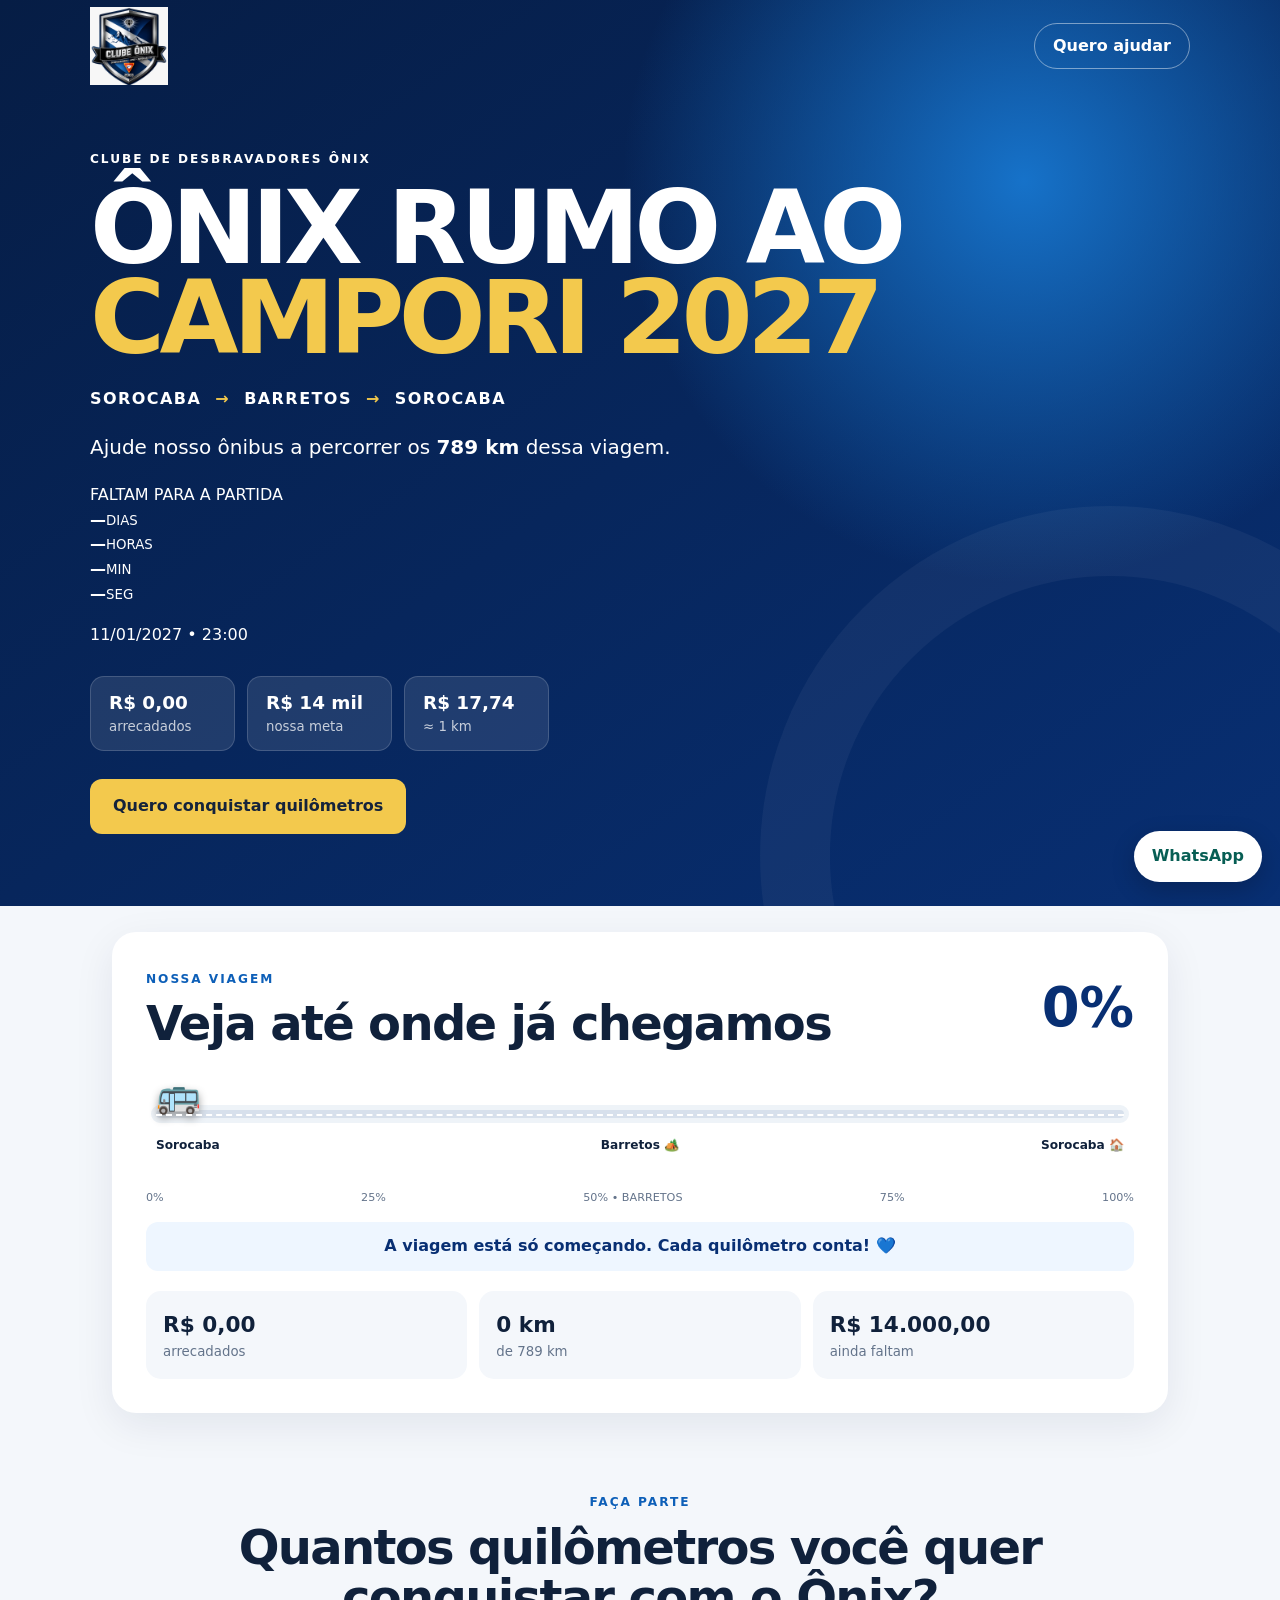
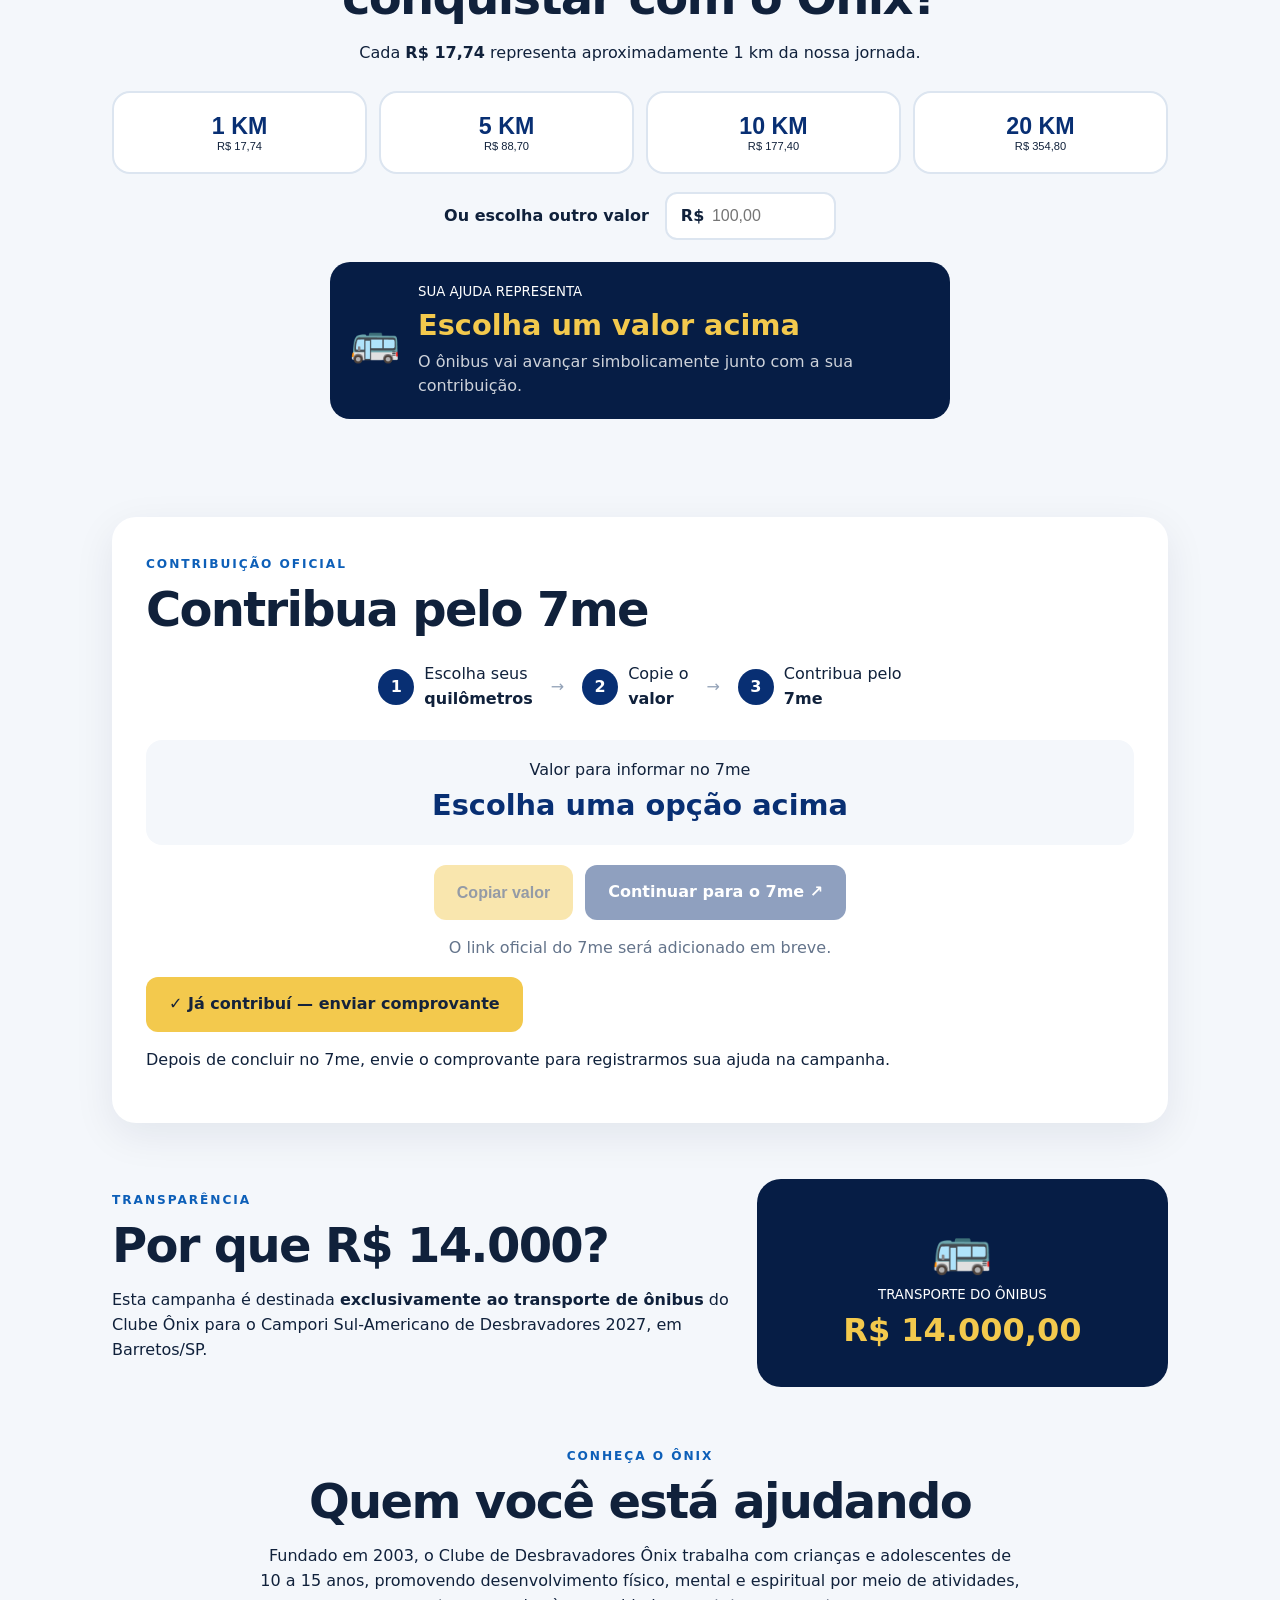
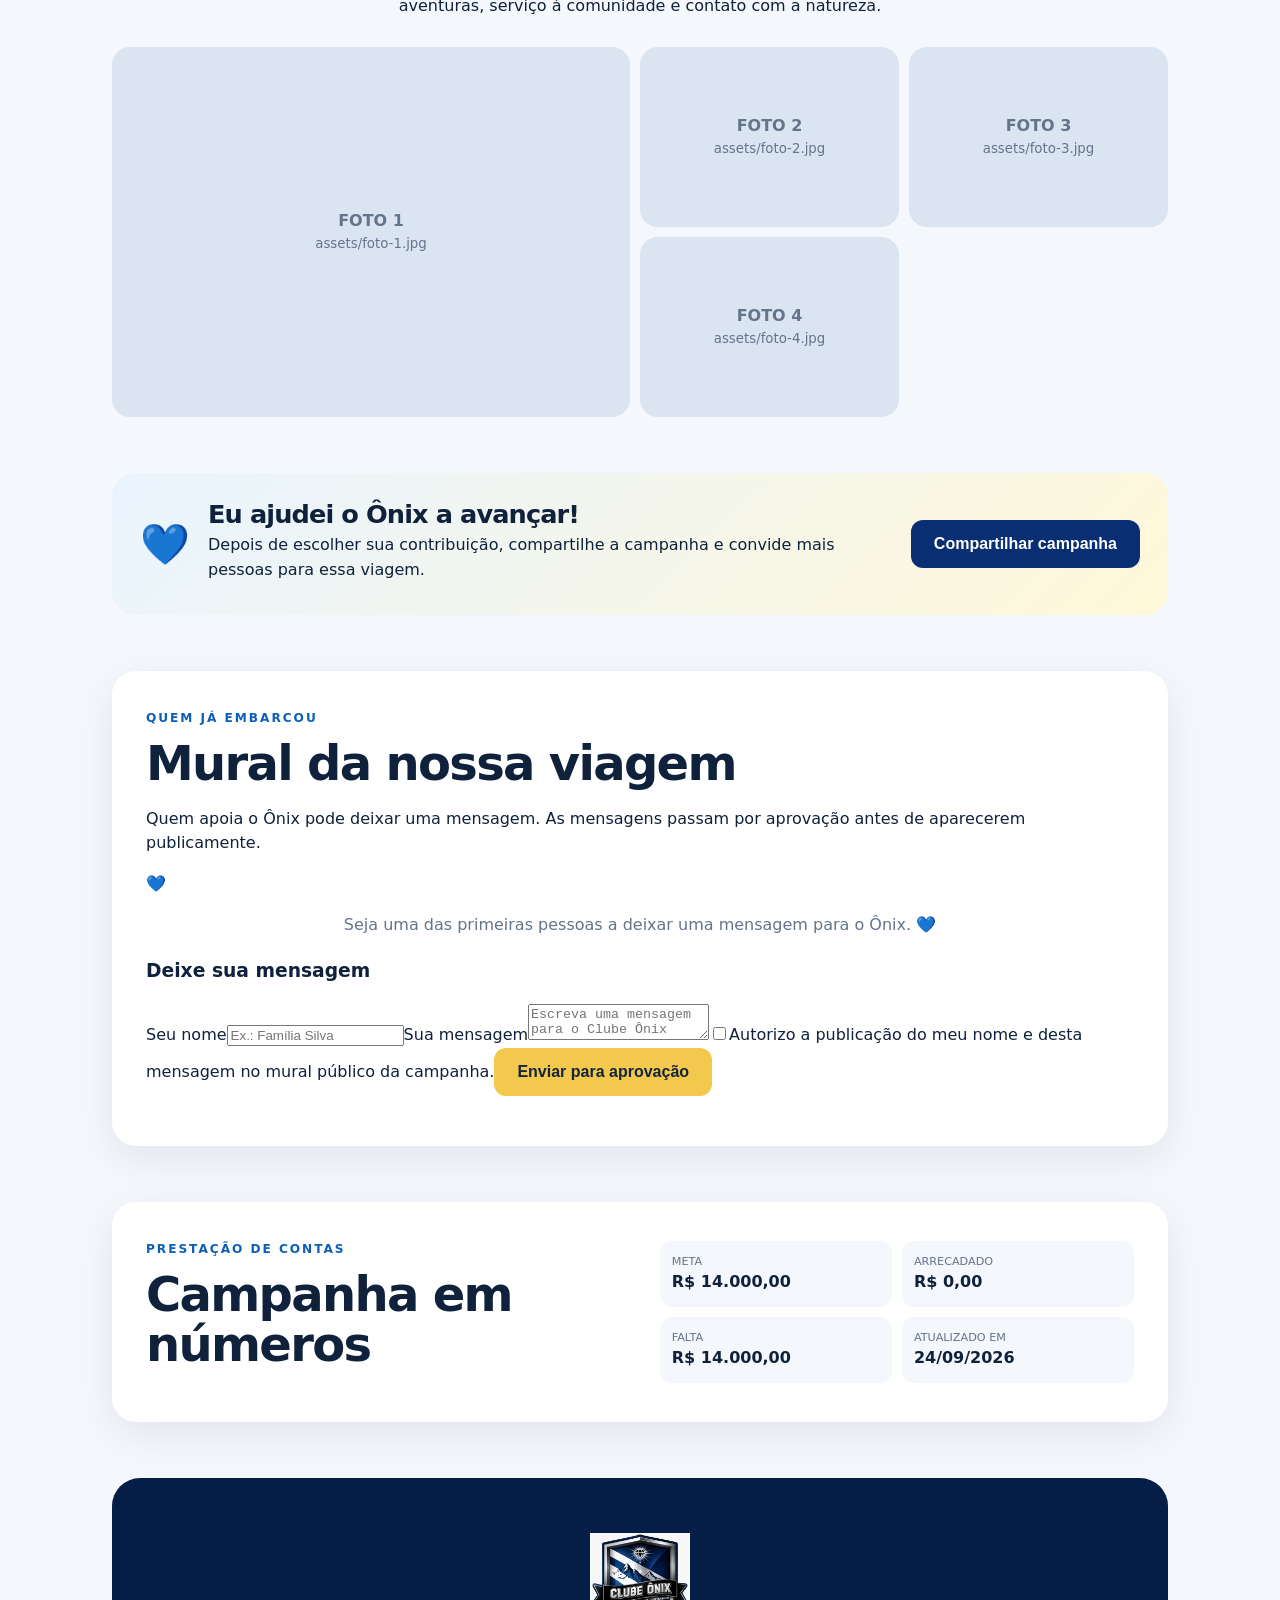
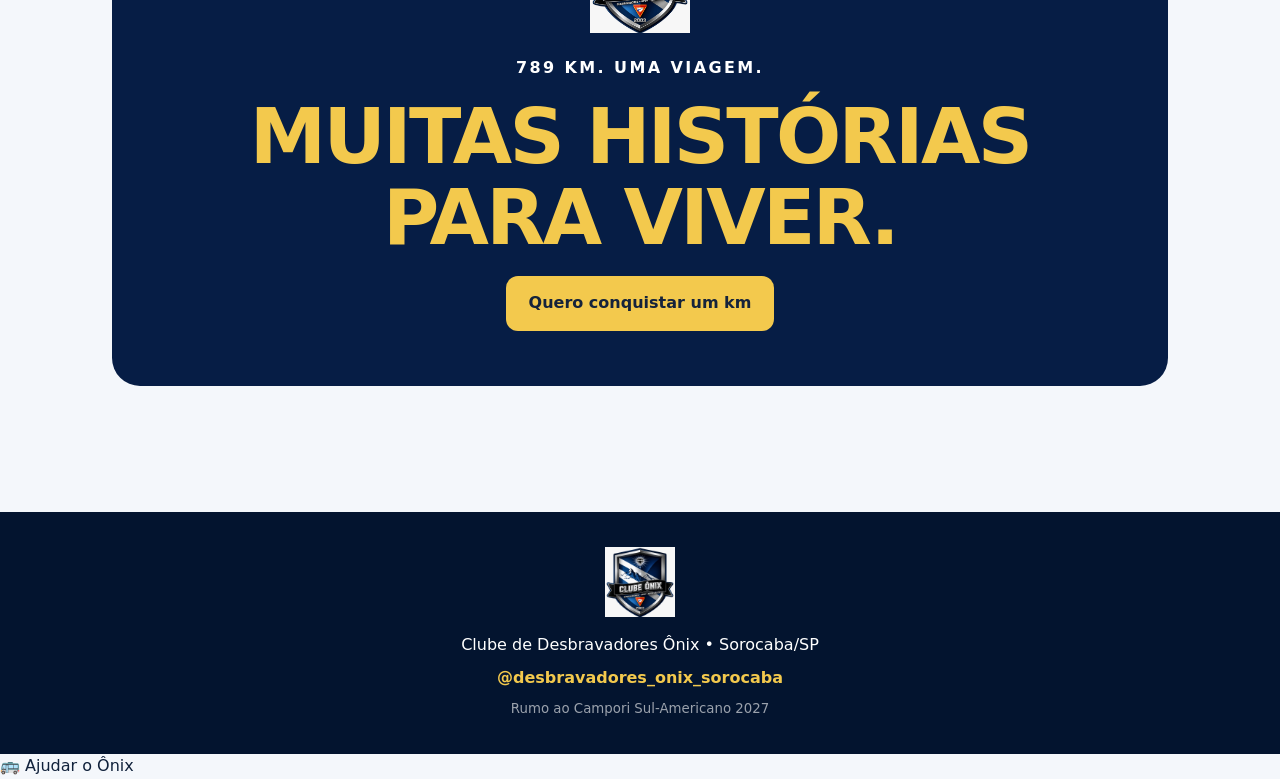
==== commit 4570f2d5: "Update index.html" ====
--- a/onix-site/index.html
+++ b/onix-site/index.html
@@ -6,6 +6,7 @@
 <header class="hero">
   <nav><img src="assets/logo-onix.png" class="nav-logo" alt="Logo Clube Ônix"><a href="#ajudar" class="mini-btn">Quero ajudar</a></nav>
   <div class="hero-content"><p class="eyebrow">CLUBE DE DESBRAVADORES ÔNIX</p><h1>ÔNIX RUMO AO<br><span>CAMPORI 2027</span></h1><p class="route">SOROCABA <b>→</b> BARRETOS <b>→</b> SOROCABA</p><p class="lead">Ajude nosso ônibus a percorrer os <strong>789 km</strong> dessa viagem.</p>
+  <div class="countdown countdown-live" aria-label="Contagem regressiva para a partida"><span>FALTAM PARA A PARTIDA</span><div class="countdown-grid"><div><strong id="countDays">—</strong><small>DIAS</small></div><div><strong id="countHours">—</strong><small>HORAS</small></div><div><strong id="countMinutes">—</strong><small>MIN</small></div><div><strong id="countSeconds">—</strong><small>SEG</small></div></div><p id="departureLabel">11/01/2027 • 23:00</p></div>
   <div class="hero-numbers"><div><strong id="heroRaised">R$ 0</strong><small>arrecadados</small></div><div><strong>R$ 14 mil</strong><small>nossa meta</small></div><div><strong>R$ 17,74</strong><small>≈ 1 km</small></div></div>
   <a class="btn" href="#ajudar">Quero conquistar quilômetros</a></div>
 </header>
@@ -26,7 +27,7 @@
 <section class="card contribution"><span class="tag">CONTRIBUIÇÃO OFICIAL</span><h2>Contribua pelo 7me</h2><div class="three-steps"><div><b>1</b><span>Escolha seus<br><strong>quilômetros</strong></span></div><i>→</i><div><b>2</b><span>Copie o<br><strong>valor</strong></span></div><i>→</i><div><b>3</b><span>Contribua pelo<br><strong>7me</strong></span></div></div>
 <div class="selected-contribution"><span>Valor para informar no 7me</span><strong id="selectedValue">Escolha uma opção acima</strong></div>
 <div class="action-row"><button class="btn disabled" id="copyValue" disabled>Copiar valor</button><a class="btn secondary disabled-link" id="go7me" href="#" aria-disabled="true">Continuar para o 7me ↗</a></div><p id="sevenMeNotice" class="muted">O link oficial do 7me será adicionado em breve.</p>
-<a class="text-link" id="proof" target="_blank">Já contribuí → enviar comprovante pelo WhatsApp</a>
+<div class="post-contribution"><a class="btn proof-btn" id="proof" target="_blank">✓ Já contribuí — enviar comprovante</a><p>Depois de concluir no 7me, envie o comprovante para registrarmos sua ajuda na campanha.</p></div>
 </section>
 
 <section class="why"><div><span class="tag">TRANSPARÊNCIA</span><h2>Por que R$ 14.000?</h2><p>Esta campanha é destinada <strong>exclusivamente ao transporte de ônibus</strong> do Clube Ônix para o Campori Sul-Americano de Desbravadores 2027, em Barretos/SP.</p></div><div class="goal"><span>🚌</span><small>TRANSPORTE DO ÔNIBUS</small><strong>R$ 14.000,00</strong></div></section>
@@ -41,10 +42,14 @@
 
 <section class="share-card"><span>💙</span><div><h2>Eu ajudei o Ônix a avançar!</h2><p id="shareHelpText">Depois de escolher sua contribuição, compartilhe a campanha e convide mais pessoas para essa viagem.</p></div><button id="shareHelp" class="btn secondary">Compartilhar campanha</button></section>
 
+<section class="supporters card"><div class="supporters-head"><div><span class="tag">QUEM JÁ EMBARCOU</span><h2>Mural da nossa viagem</h2><p>Quem apoia o Ônix pode deixar uma mensagem. As mensagens passam por aprovação antes de aparecerem publicamente.</p></div><span class="supporters-heart">💙</span></div>
+<div id="supportersList" class="message-wall"></div><p id="supportersEmpty" class="muted supporters-empty">Seja uma das primeiras pessoas a deixar uma mensagem para o Ônix. 💙</p>
+<div class="wall-form-wrap"><h3>Deixe sua mensagem</h3><form id="supporterForm" class="wall-form"><label>Seu nome<input id="supporterName" maxlength="60" required placeholder="Ex.: Família Silva"></label><label>Sua mensagem<textarea id="supporterMessage" maxlength="280" required placeholder="Escreva uma mensagem para o Clube Ônix"></textarea></label><label class="consent"><input id="supporterConsent" type="checkbox" required><span>Autorizo a publicação do meu nome e desta mensagem no mural público da campanha.</span></label><button class="btn" id="sendSupporterMessage" type="submit">Enviar para aprovação</button><p id="wallStatus" class="muted" role="status"></p></form></div></section>
+
 <section class="accountability card"><div><span class="tag">PRESTAÇÃO DE CONTAS</span><h2>Campanha em números</h2></div><div class="account-grid"><p><small>META</small><b>R$ 14.000,00</b></p><p><small>ARRECADADO</small><b id="accountRaised">R$ 0,00</b></p><p><small>FALTA</small><b id="accountRemaining">R$ 14.000,00</b></p><p><small>ATUALIZADO EM</small><b id="updatedAt">—</b></p></div></section>
 
 <section class="final"><img src="assets/logo-onix.png" alt="Logo Ônix"><p>789 KM. UMA VIAGEM.</p><h2>MUITAS HISTÓRIAS<br>PARA VIVER.</h2><a class="btn" href="#ajudar">Quero conquistar um km</a></section>
 </main>
 <footer><img src="assets/logo-onix.png" alt="Logo Ônix"><p>Clube de Desbravadores Ônix • Sorocaba/SP</p><a id="instagramLink" target="_blank"></a><small>Rumo ao Campori Sul-Americano 2027</small></footer>
-<a id="wa" class="wa" target="_blank" aria-label="Falar pelo WhatsApp">WhatsApp</a>
+<a class="sticky-help" href="#ajudar">🚌 Ajudar o Ônix</a><a id="wa" class="wa" target="_blank" aria-label="Falar pelo WhatsApp">WhatsApp</a>
 <script src="config.js"></script><script src="script.js"></script></body></html>
--- a/onix-site/style.css
+++ b/onix-site/style.css
@@ -1,4 +1,2 @@
-:root{--navy:#071b36;--blue:#0d4d91;--light:#eef6ff;--gold:#f1c232;--text:#122033}*{box-sizing:border-box}html{scroll-behavior:smooth}body{margin:0;font-family:Arial,sans-serif;color:var(--text);background:#f7f9fc;line-height:1.55}.hero{min-height:88vh;text-align:center;padding:42px 20px;background:linear-gradient(145deg,#06162c,#0b4b8b);color:#fff;display:flex;flex-direction:column;align-items:center;justify-content:center}.logo{width:min(220px,55vw);filter:drop-shadow(0 10px 20px #0007)}.eyebrow{font-weight:800;letter-spacing:2px;font-size:.78rem}.hero h1{font-size:clamp(2.3rem,8vw,5rem);margin:.1em 0}.route{color:#cde4ff;font-weight:800}.btn{display:inline-block;border:0;border-radius:999px;padding:14px 22px;margin:10px;background:var(--gold);color:#071b36;text-decoration:none;font-weight:900;cursor:pointer}.secondary{background:var(--blue);color:#fff}.disabled{opacity:.45}main{max-width:920px;margin:auto;padding:25px 18px}section{padding:42px 0}h2{font-size:clamp(1.7rem,5vw,2.5rem);color:var(--navy)}.card{background:#fff;border-radius:24px;padding:28px;box-shadow:0 10px 35px #071b3612}.money strong{font-size:2rem;color:var(--blue)}.track{height:18px;background:#d9e3ee;border-radius:20px;position:relative;margin:55px 10px 12px}.track:before{content:'- - - - - - - - - - - - - - - -';position:absolute;top:-4px;left:2%;right:2%;overflow:hidden;white-space:nowrap;color:#fff;font-size:12px}.track #fill{height:100%;width:0;background:linear-gradient(90deg,#1c6fbd,#f1c232);border-radius:20px;transition:width 1s}.track #bus{position:absolute;top:-39px;left:-18px;font-size:34px;transition:left 1s}.cities{display:flex;justify-content:space-between;font-weight:bold;font-size:.82rem}.stats{display:grid;grid-template-columns:repeat(3,1fr);gap:10px;margin-top:28px}.stats div{text-align:center;background:var(--light);padding:15px 6px;border-radius:16px}.stats b,.stats small{display:block}.stats b{color:var(--blue);font-size:1.15rem}.options{display:grid;grid-template-columns:repeat(4,1fr);gap:12px}.options button{padding:20px 8px;border:2px solid #d8e5f2;background:#fff;border-radius:18px;font-weight:900;color:var(--navy);cursor:pointer}.options small{display:block;margin-top:5px;color:var(--blue)}label{display:block;margin-top:20px;font-weight:bold}input{width:100%;max-width:360px;padding:14px;border:1px solid #b9c8d8;border-radius:12px;font-size:1rem}.impact{font-weight:bold;color:var(--blue)}.placeholder{width:190px;height:190px;display:grid;place-items:center;text-align:center;background:#eef2f6;border:2px dashed #9fb0c1;border-radius:16px;margin:20px auto;color:#65778a;font-weight:bold}.goal{display:flex;gap:12px;align-items:center;flex-wrap:wrap;background:var(--navy);color:#fff;padding:20px;border-radius:18px}.goal b{margin-left:auto;color:var(--gold)}.muted{color:#68788a}.final{text-align:center}.final h2{font-size:clamp(2rem,7vw,4rem)}footer{text-align:center;background:#05162d;color:#fff;padding:35px 20px}footer img{width:90px}footer a{color:#b9dcff}.wa{position:fixed;right:16px;bottom:16px;background:#168a4b;color:#fff;text-decoration:none;padding:13px 17px;border-radius:999px;font-weight:bold;box-shadow:0 5px 20px #0004}@media(max-width:650px){.options{grid-template-columns:repeat(2,1fr)}.stats{grid-template-columns:1fr}.card{padding:20px}.goal b{width:100%;margin-left:0}}
-
-/* Contribuição via 7me */
-.selected-contribution{margin:20px 0;padding:18px;border-radius:16px;background:#f3f7fb;text-align:center;display:flex;flex-direction:column;gap:5px}.selected-contribution span{font-size:.9rem;color:#64748b}.selected-contribution strong{font-size:1.65rem;color:#0b3558}.steps{margin:20px 0;text-align:left;background:#f8fafc;padding:16px 18px;border-radius:14px}.steps p{margin:8px 0}.disabled-link{opacity:.5;pointer-events:none;cursor:not-allowed}
+:root{--blue:#082f73;--blue2:#0d5fb8;--navy:#061d45;--gold:#f3c94d;--bg:#f4f7fb;--text:#10213b;--muted:#64748b;--white:#fff;--radius:24px}*{box-sizing:border-box}html{scroll-behavior:smooth}body{margin:0;font-family:Inter,system-ui,-apple-system,Segoe UI,sans-serif;color:var(--text);background:var(--bg);line-height:1.55}a{text-decoration:none;color:inherit}.hero{min-height:680px;background:radial-gradient(circle at 80% 20%,#1672c9 0,transparent 32%),linear-gradient(145deg,var(--navy),var(--blue));color:#fff;padding:0 6% 72px;overflow:hidden;position:relative}.hero:after{content:"";position:absolute;width:560px;height:560px;border:70px solid rgba(255,255,255,.045);border-radius:50%;right:-180px;bottom:-300px}.hero nav{max-width:1100px;margin:auto;height:92px;display:flex;align-items:center;justify-content:space-between;position:relative;z-index:2}.nav-logo{width:78px;height:78px;object-fit:contain}.mini-btn{border:1px solid rgba(255,255,255,.45);padding:10px 18px;border-radius:999px;font-weight:700}.hero-content{max-width:1100px;margin:58px auto 0;position:relative;z-index:2}.eyebrow,.tag{font-size:.76rem;letter-spacing:.16em;font-weight:900}.hero h1{font-size:clamp(3rem,8vw,6.5rem);line-height:.88;margin:14px 0 24px;letter-spacing:-.055em}.hero h1 span{color:var(--gold)}.route{font-weight:800;letter-spacing:.09em}.route b{color:var(--gold);padding:0 7px}.lead{font-size:1.25rem;max-width:600px}.hero-numbers{display:flex;gap:12px;margin:28px 0;flex-wrap:wrap}.hero-numbers div{background:rgba(255,255,255,.1);border:1px solid rgba(255,255,255,.16);padding:12px 18px;border-radius:14px;min-width:145px}.hero-numbers strong,.hero-numbers small{display:block}.hero-numbers strong{font-size:1.15rem}.hero-numbers small{opacity:.75}.btn{display:inline-flex;justify-content:center;align-items:center;border:0;background:var(--gold);color:#15233b;padding:15px 23px;border-radius:12px;font-weight:900;cursor:pointer;font-size:1rem;transition:.2s}.btn:hover{transform:translateY(-2px)}.secondary{background:var(--blue);color:#fff}main{max-width:1100px;margin:-30px auto 0;padding:0 22px 70px;position:relative;z-index:3}section{margin:56px 0}.card{background:#fff;border-radius:var(--radius);padding:34px;box-shadow:0 12px 40px rgba(6,29,69,.08)}h2{font-size:clamp(1.9rem,4vw,3rem);line-height:1.05;margin:8px 0 18px;letter-spacing:-.035em}.tag{color:var(--blue2)}.section-head{display:flex;justify-content:space-between;gap:20px;align-items:flex-start}.section-head h2{margin-bottom:0}#pctBig{font-size:3.4rem;color:var(--blue)}.road-wrap{padding:55px 5px 36px}.road{height:18px;background:#d7e0ec;border-radius:20px;position:relative;border:5px solid #eef3f8}.road:after{content:"";position:absolute;left:0;right:0;top:50%;border-top:2px dashed #fff}.road-fill{height:100%;width:0;background:linear-gradient(90deg,var(--blue2),var(--gold));border-radius:20px;transition:width 1s}.bus{font-size:36px;position:absolute;top:-43px;left:0;transition:left 1s;filter:drop-shadow(0 4px 4px #999)}.pin{position:absolute;top:26px;font-size:.76rem;font-weight:800;white-space:nowrap}.pin.start{left:0}.pin.middle{left:50%;transform:translateX(-50%)}.pin.end{right:0}.milestones{display:flex;justify-content:space-between;color:var(--muted);font-size:.7rem;margin-top:30px}.milestone-message{text-align:center;background:#eef6ff;color:var(--blue);padding:12px;border-radius:12px;font-weight:800}.stats{display:grid;grid-template-columns:repeat(3,1fr);gap:12px;margin-top:20px}.stats div{background:var(--bg);padding:17px;border-radius:15px}.stats b,.stats small{display:block}.stats b{font-size:1.35rem}.stats small{color:var(--muted)}.help{text-align:center;padding:20px 0}.help>p{max-width:680px;margin:0 auto 25px}.options{display:grid;grid-template-columns:repeat(4,1fr);gap:12px}.options button{background:#fff;border:2px solid #dce5f0;border-radius:18px;padding:20px 10px;cursor:pointer;color:var(--text)}.options button:hover,.options button.selected{border-color:var(--blue2);background:#edf6ff}.options b,.options small{display:block}.options b{font-size:1.45rem;color:var(--blue)}.custom-label{display:flex;justify-content:center;align-items:center;gap:16px;margin:18px auto;font-weight:700}.input-money{background:#fff;border:2px solid #dce5f0;padding:10px 14px;border-radius:12px}.input-money input{border:0;outline:0;font-size:1rem;width:110px}.impact-box{max-width:620px;margin:22px auto;background:var(--navy);color:#fff;border-radius:20px;padding:20px;display:flex;text-align:left;gap:18px;align-items:center}.impact-box>span{font-size:2.5rem}.impact-box small,.impact-box strong{display:block}.impact-box strong{font-size:1.8rem;color:var(--gold)}.impact-box p{margin:2px 0 0;opacity:.8}.three-steps{display:flex;align-items:center;justify-content:center;gap:18px;margin:28px 0}.three-steps div{display:flex;gap:10px;align-items:center}.three-steps b{width:36px;height:36px;border-radius:50%;display:grid;place-items:center;background:var(--blue);color:#fff}.three-steps i{font-style:normal;color:#94a3b8}.selected-contribution{text-align:center;background:var(--bg);padding:18px;border-radius:16px;margin:20px 0}.selected-contribution span,.selected-contribution strong{display:block}.selected-contribution strong{font-size:1.8rem;color:var(--blue)}.action-row{display:flex;gap:12px;justify-content:center}.disabled,.disabled-link{opacity:.45;pointer-events:none}.muted{color:var(--muted);text-align:center}.text-link{display:block;text-align:center;color:var(--blue2);font-weight:800;margin-top:18px}.why{display:grid;grid-template-columns:1.5fr 1fr;gap:28px;align-items:center}.goal{background:var(--navy);color:#fff;padding:32px;border-radius:24px;text-align:center}.goal span,.goal small,.goal strong{display:block}.goal span{font-size:3rem}.goal strong{font-size:2rem;color:var(--gold)}.about{text-align:center}.about>p{max-width:760px;margin:0 auto 28px}.gallery{display:grid;grid-template-columns:2fr 1fr 1fr;grid-template-rows:180px 180px;gap:10px}.gallery figure{margin:0;position:relative;overflow:hidden;border-radius:18px;background:#dbe5f1}.gallery figure:first-child{grid-row:1/3}.gallery img{width:100%;height:100%;object-fit:cover;position:absolute;inset:0}.photo-placeholder{height:100%;display:grid;place-items:center;align-content:center;color:#64748b;font-weight:900}.photo-placeholder small{font-weight:500}.share-card{background:linear-gradient(135deg,#e9f4ff,#fff8d8);border-radius:24px;padding:28px;display:grid;grid-template-columns:auto 1fr auto;gap:18px;align-items:center}.share-card>span{font-size:2.5rem}.share-card h2{font-size:1.6rem;margin:0}.share-card p{margin:5px 0}.accountability{display:flex;justify-content:space-between;gap:30px;align-items:center}.account-grid{display:grid;grid-template-columns:repeat(2,1fr);gap:10px;min-width:48%}.account-grid p{background:var(--bg);padding:12px;border-radius:12px;margin:0}.account-grid small,.account-grid b{display:block}.account-grid small{color:var(--muted);font-size:.7rem}.final{text-align:center;background:var(--navy);color:#fff;border-radius:28px;padding:55px 20px}.final img{width:100px}.final p{letter-spacing:.15em;font-weight:800}.final h2{font-size:clamp(2.5rem,6vw,5rem);color:var(--gold)}footer{text-align:center;background:#03142f;color:#fff;padding:35px 20px}footer img{width:70px}footer p{margin:8px}footer a{color:var(--gold);font-weight:700}footer small{display:block;margin-top:8px;opacity:.6}.wa{position:fixed;right:18px;bottom:18px;background:#fff;color:#075e54;border-radius:999px;padding:13px 18px;font-weight:900;box-shadow:0 8px 25px #0003;z-index:20}@media(max-width:700px){.hero{min-height:650px;padding:0 20px 58px}.hero nav{height:80px}.nav-logo{width:64px;height:64px}.hero-content{margin-top:35px}.hero h1{font-size:3.4rem}.hero-numbers{display:grid;grid-template-columns:1fr 1fr}.hero-numbers div:last-child{grid-column:1/3}.card{padding:22px}main{padding:0 14px 55px}.section-head{align-items:center}#pctBig{font-size:2.2rem}.stats{grid-template-columns:1fr}.milestones span:nth-child(2),.milestones span:nth-child(4){display:none}.options{grid-template-columns:1fr 1fr}.custom-label{flex-direction:column;gap:8px}.three-steps{gap:7px}.three-steps i{display:none}.three-steps div{flex-direction:column;gap:5px;text-align:center;font-size:.75rem}.action-row{flex-direction:column}.why{grid-template-columns:1fr}.gallery{grid-template-columns:1fr 1fr;grid-template-rows:220px 150px 150px}.gallery figure:first-child{grid-column:1/3;grid-row:auto}.share-card{grid-template-columns:auto 1fr}.share-card .btn{grid-column:1/3}.accountability{display:block}.account-grid{margin-top:20px}.route{font-size:.8rem}.pin{font-size:.62rem}.wa{font-size:.85rem}}
+@media(prefers-reduced-motion:reduce){*{scroll-behavior:auto!important;transition:none!important}}
